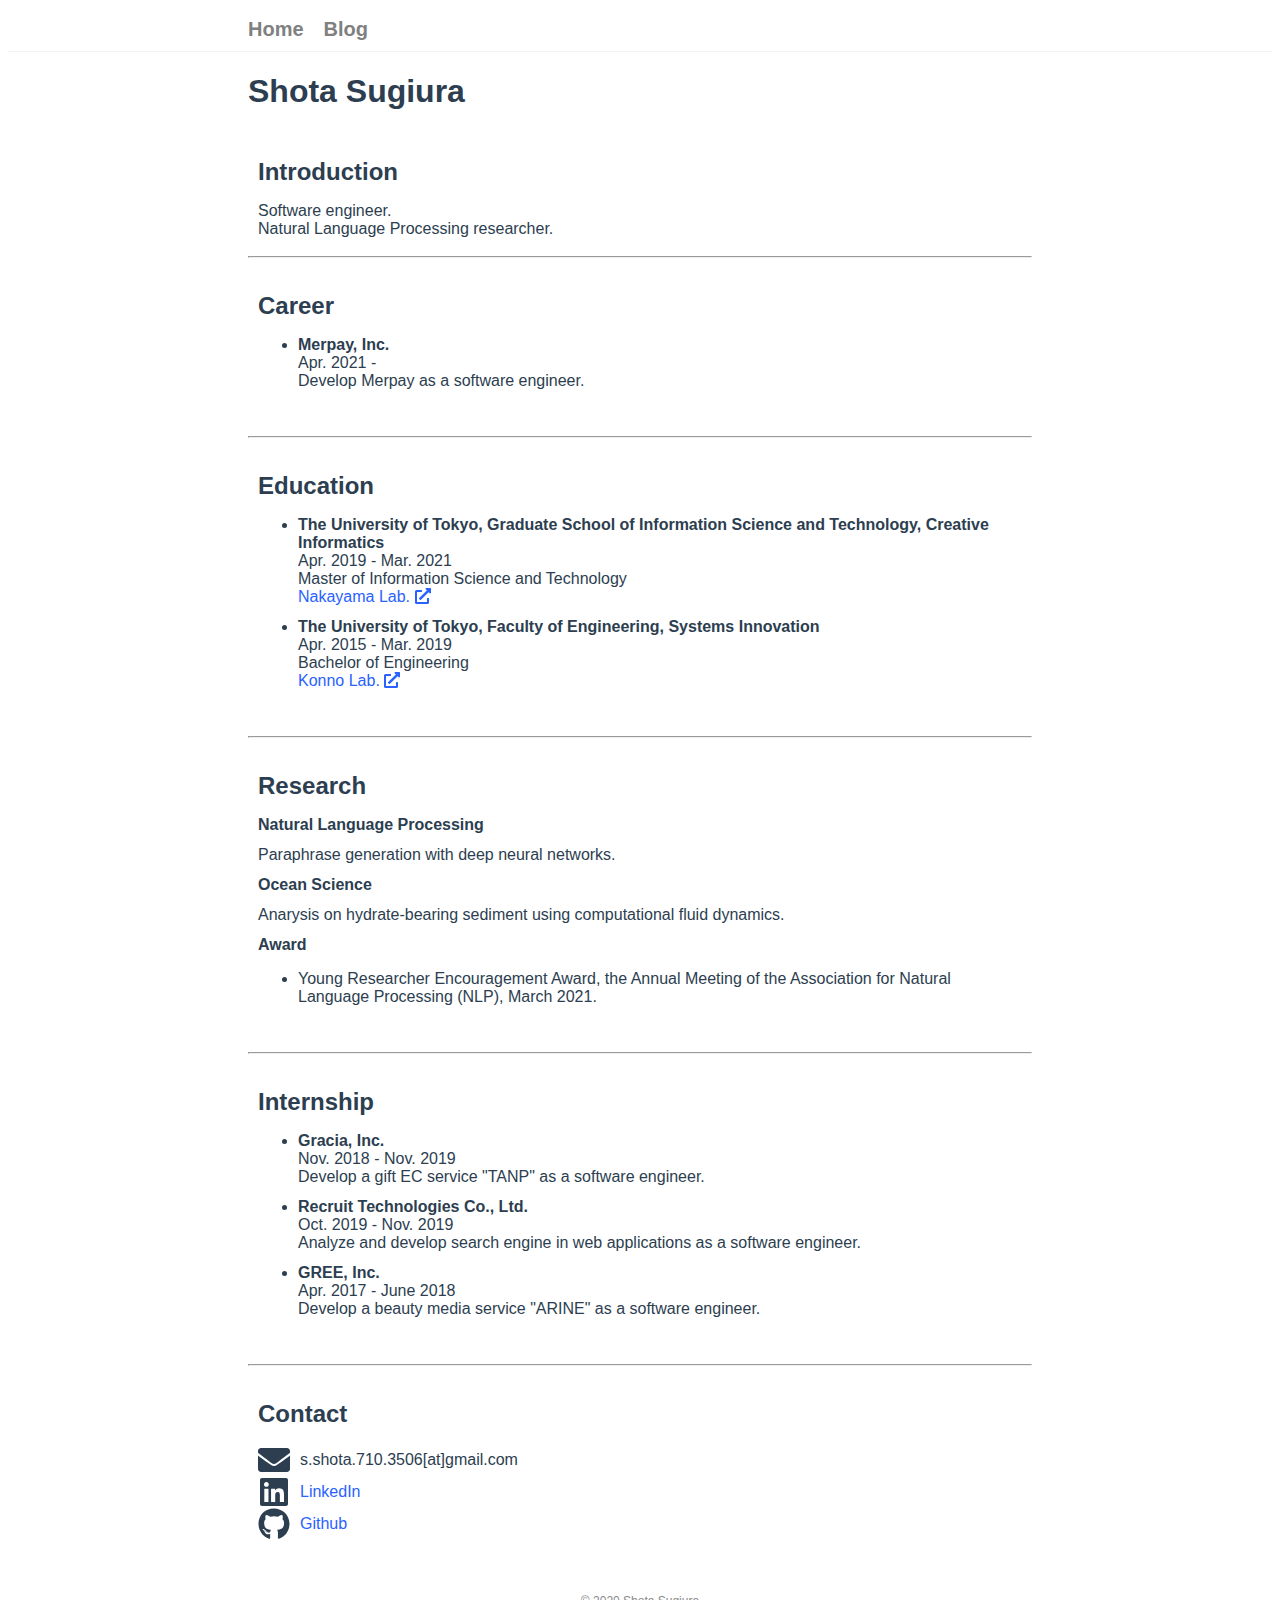
==== index.html @ 5bbf9219 "remove unused files" ====
<!DOCTYPE html><html lang="en"><head><meta charset="utf-8"><meta http-equiv="X-UA-Compatible" content="IE=edge"><meta name="viewport" content="width=device-width,initial-scale=1"><style type="text/css">svg:not(:root).svg-inline--fa {
  overflow: visible;
}

.svg-inline--fa {
  display: inline-block;
  font-size: inherit;
  height: 1em;
  overflow: visible;
  vertical-align: -0.125em;
}
.svg-inline--fa.fa-lg {
  vertical-align: -0.225em;
}
.svg-inline--fa.fa-w-1 {
  width: 0.0625em;
}
.svg-inline--fa.fa-w-2 {
  width: 0.125em;
}
.svg-inline--fa.fa-w-3 {
  width: 0.1875em;
}
.svg-inline--fa.fa-w-4 {
  width: 0.25em;
}
.svg-inline--fa.fa-w-5 {
  width: 0.3125em;
}
.svg-inline--fa.fa-w-6 {
  width: 0.375em;
}
.svg-inline--fa.fa-w-7 {
  width: 0.4375em;
}
.svg-inline--fa.fa-w-8 {
  width: 0.5em;
}
.svg-inline--fa.fa-w-9 {
  width: 0.5625em;
}
.svg-inline--fa.fa-w-10 {
  width: 0.625em;
}
.svg-inline--fa.fa-w-11 {
  width: 0.6875em;
}
.svg-inline--fa.fa-w-12 {
  width: 0.75em;
}
.svg-inline--fa.fa-w-13 {
  width: 0.8125em;
}
.svg-inline--fa.fa-w-14 {
  width: 0.875em;
}
.svg-inline--fa.fa-w-15 {
  width: 0.9375em;
}
.svg-inline--fa.fa-w-16 {
  width: 1em;
}
.svg-inline--fa.fa-w-17 {
  width: 1.0625em;
}
.svg-inline--fa.fa-w-18 {
  width: 1.125em;
}
.svg-inline--fa.fa-w-19 {
  width: 1.1875em;
}
.svg-inline--fa.fa-w-20 {
  width: 1.25em;
}
.svg-inline--fa.fa-pull-left {
  margin-right: 0.3em;
  width: auto;
}
.svg-inline--fa.fa-pull-right {
  margin-left: 0.3em;
  width: auto;
}
.svg-inline--fa.fa-border {
  height: 1.5em;
}
.svg-inline--fa.fa-li {
  width: 2em;
}
.svg-inline--fa.fa-fw {
  width: 1.25em;
}

.fa-layers svg.svg-inline--fa {
  bottom: 0;
  left: 0;
  margin: auto;
  position: absolute;
  right: 0;
  top: 0;
}

.fa-layers {
  display: inline-block;
  height: 1em;
  position: relative;
  text-align: center;
  vertical-align: -0.125em;
  width: 1em;
}
.fa-layers svg.svg-inline--fa {
  -webkit-transform-origin: center center;
          transform-origin: center center;
}

.fa-layers-counter, .fa-layers-text {
  display: inline-block;
  position: absolute;
  text-align: center;
}

.fa-layers-text {
  left: 50%;
  top: 50%;
  -webkit-transform: translate(-50%, -50%);
          transform: translate(-50%, -50%);
  -webkit-transform-origin: center center;
          transform-origin: center center;
}

.fa-layers-counter {
  background-color: #ff253a;
  border-radius: 1em;
  -webkit-box-sizing: border-box;
          box-sizing: border-box;
  color: #fff;
  height: 1.5em;
  line-height: 1;
  max-width: 5em;
  min-width: 1.5em;
  overflow: hidden;
  padding: 0.25em;
  right: 0;
  text-overflow: ellipsis;
  top: 0;
  -webkit-transform: scale(0.25);
          transform: scale(0.25);
  -webkit-transform-origin: top right;
          transform-origin: top right;
}

.fa-layers-bottom-right {
  bottom: 0;
  right: 0;
  top: auto;
  -webkit-transform: scale(0.25);
          transform: scale(0.25);
  -webkit-transform-origin: bottom right;
          transform-origin: bottom right;
}

.fa-layers-bottom-left {
  bottom: 0;
  left: 0;
  right: auto;
  top: auto;
  -webkit-transform: scale(0.25);
          transform: scale(0.25);
  -webkit-transform-origin: bottom left;
          transform-origin: bottom left;
}

.fa-layers-top-right {
  right: 0;
  top: 0;
  -webkit-transform: scale(0.25);
          transform: scale(0.25);
  -webkit-transform-origin: top right;
          transform-origin: top right;
}

.fa-layers-top-left {
  left: 0;
  right: auto;
  top: 0;
  -webkit-transform: scale(0.25);
          transform: scale(0.25);
  -webkit-transform-origin: top left;
          transform-origin: top left;
}

.fa-lg {
  font-size: 1.3333333333em;
  line-height: 0.75em;
  vertical-align: -0.0667em;
}

.fa-xs {
  font-size: 0.75em;
}

.fa-sm {
  font-size: 0.875em;
}

.fa-1x {
  font-size: 1em;
}

.fa-2x {
  font-size: 2em;
}

.fa-3x {
  font-size: 3em;
}

.fa-4x {
  font-size: 4em;
}

.fa-5x {
  font-size: 5em;
}

.fa-6x {
  font-size: 6em;
}

.fa-7x {
  font-size: 7em;
}

.fa-8x {
  font-size: 8em;
}

.fa-9x {
  font-size: 9em;
}

.fa-10x {
  font-size: 10em;
}

.fa-fw {
  text-align: center;
  width: 1.25em;
}

.fa-ul {
  list-style-type: none;
  margin-left: 2.5em;
  padding-left: 0;
}
.fa-ul > li {
  position: relative;
}

.fa-li {
  left: -2em;
  position: absolute;
  text-align: center;
  width: 2em;
  line-height: inherit;
}

.fa-border {
  border: solid 0.08em #eee;
  border-radius: 0.1em;
  padding: 0.2em 0.25em 0.15em;
}

.fa-pull-left {
  float: left;
}

.fa-pull-right {
  float: right;
}

.fa.fa-pull-left,
.fas.fa-pull-left,
.far.fa-pull-left,
.fal.fa-pull-left,
.fab.fa-pull-left {
  margin-right: 0.3em;
}
.fa.fa-pull-right,
.fas.fa-pull-right,
.far.fa-pull-right,
.fal.fa-pull-right,
.fab.fa-pull-right {
  margin-left: 0.3em;
}

.fa-spin {
  -webkit-animation: fa-spin 2s infinite linear;
          animation: fa-spin 2s infinite linear;
}

.fa-pulse {
  -webkit-animation: fa-spin 1s infinite steps(8);
          animation: fa-spin 1s infinite steps(8);
}

@-webkit-keyframes fa-spin {
  0% {
    -webkit-transform: rotate(0deg);
            transform: rotate(0deg);
  }
  100% {
    -webkit-transform: rotate(360deg);
            transform: rotate(360deg);
  }
}

@keyframes fa-spin {
  0% {
    -webkit-transform: rotate(0deg);
            transform: rotate(0deg);
  }
  100% {
    -webkit-transform: rotate(360deg);
            transform: rotate(360deg);
  }
}
.fa-rotate-90 {
  -ms-filter: "progid:DXImageTransform.Microsoft.BasicImage(rotation=1)";
  -webkit-transform: rotate(90deg);
          transform: rotate(90deg);
}

.fa-rotate-180 {
  -ms-filter: "progid:DXImageTransform.Microsoft.BasicImage(rotation=2)";
  -webkit-transform: rotate(180deg);
          transform: rotate(180deg);
}

.fa-rotate-270 {
  -ms-filter: "progid:DXImageTransform.Microsoft.BasicImage(rotation=3)";
  -webkit-transform: rotate(270deg);
          transform: rotate(270deg);
}

.fa-flip-horizontal {
  -ms-filter: "progid:DXImageTransform.Microsoft.BasicImage(rotation=0, mirror=1)";
  -webkit-transform: scale(-1, 1);
          transform: scale(-1, 1);
}

.fa-flip-vertical {
  -ms-filter: "progid:DXImageTransform.Microsoft.BasicImage(rotation=2, mirror=1)";
  -webkit-transform: scale(1, -1);
          transform: scale(1, -1);
}

.fa-flip-both, .fa-flip-horizontal.fa-flip-vertical {
  -ms-filter: "progid:DXImageTransform.Microsoft.BasicImage(rotation=2, mirror=1)";
  -webkit-transform: scale(-1, -1);
          transform: scale(-1, -1);
}

:root .fa-rotate-90,
:root .fa-rotate-180,
:root .fa-rotate-270,
:root .fa-flip-horizontal,
:root .fa-flip-vertical,
:root .fa-flip-both {
  -webkit-filter: none;
          filter: none;
}

.fa-stack {
  display: inline-block;
  height: 2em;
  position: relative;
  width: 2.5em;
}

.fa-stack-1x,
.fa-stack-2x {
  bottom: 0;
  left: 0;
  margin: auto;
  position: absolute;
  right: 0;
  top: 0;
}

.svg-inline--fa.fa-stack-1x {
  height: 1em;
  width: 1.25em;
}
.svg-inline--fa.fa-stack-2x {
  height: 2em;
  width: 2.5em;
}

.fa-inverse {
  color: #fff;
}

.sr-only {
  border: 0;
  clip: rect(0, 0, 0, 0);
  height: 1px;
  margin: -1px;
  overflow: hidden;
  padding: 0;
  position: absolute;
  width: 1px;
}

.sr-only-focusable:active, .sr-only-focusable:focus {
  clip: auto;
  height: auto;
  margin: 0;
  overflow: visible;
  position: static;
  width: auto;
}

.svg-inline--fa .fa-primary {
  fill: var(--fa-primary-color, currentColor);
  opacity: 1;
  opacity: var(--fa-primary-opacity, 1);
}

.svg-inline--fa .fa-secondary {
  fill: var(--fa-secondary-color, currentColor);
  opacity: 0.4;
  opacity: var(--fa-secondary-opacity, 0.4);
}

.svg-inline--fa.fa-swap-opacity .fa-primary {
  opacity: 0.4;
  opacity: var(--fa-secondary-opacity, 0.4);
}

.svg-inline--fa.fa-swap-opacity .fa-secondary {
  opacity: 1;
  opacity: var(--fa-primary-opacity, 1);
}

.svg-inline--fa mask .fa-primary,
.svg-inline--fa mask .fa-secondary {
  fill: black;
}

.fad.fa-inverse {
  color: #fff;
}</style><link rel="icon" href="/favicon.ico"><title>Shota Sugiura's Page</title><link href="/css/app.941b987a.css" rel="preload" as="style"><link href="/js/app.db4af1a2.js" rel="preload" as="script"><link href="/js/chunk-vendors.c8755c12.js" rel="preload" as="script"><link href="/css/app.941b987a.css" rel="stylesheet"></head><body><noscript><strong>We're sorry but biography doesn't work properly without JavaScript enabled. Please enable it to continue.</strong></noscript><div id="app"><header data-v-7833325a="" class="header"><a data-v-7833325a="" href="/" aria-current="page" class="header-link router-link-exact-active router-link-active">Home</a><a data-v-7833325a="" href="/blog" class="header-link">Blog</a></header><div id="container"><div data-v-353beb5b="" class="top"><div data-v-353beb5b="" class="name"><h1 data-v-353beb5b="">Shota Sugiura</h1></div><div data-v-36f1f4f5="" data-v-353beb5b="" class="section"><h2 data-v-36f1f4f5="" class="section-title">Introduction</h2> Software engineer.<br data-v-353beb5b="" data-v-36f1f4f5=""> Natural Language Processing researcher. </div><hr data-v-353beb5b=""><div data-v-36f1f4f5="" data-v-353beb5b="" class="section"><h2 data-v-36f1f4f5="" class="section-title">Career</h2><ul data-v-353beb5b="" data-v-36f1f4f5=""><li data-v-353beb5b="" data-v-36f1f4f5=""><b data-v-353beb5b="" data-v-36f1f4f5="">Merpay, Inc.</b><br data-v-353beb5b="" data-v-36f1f4f5=""> Apr. 2021 -<br data-v-353beb5b="" data-v-36f1f4f5=""> Develop Merpay as a software engineer. </li></ul></div><hr data-v-353beb5b=""><div data-v-36f1f4f5="" data-v-353beb5b="" class="section"><h2 data-v-36f1f4f5="" class="section-title">Education</h2><ul data-v-353beb5b="" data-v-36f1f4f5=""><li data-v-353beb5b="" data-v-36f1f4f5=""><b data-v-353beb5b="" data-v-36f1f4f5="">The University of Tokyo, Graduate School of Information Science and Technology, Creative Informatics</b><br data-v-353beb5b="" data-v-36f1f4f5=""> Apr. 2019 - Mar. 2021<br data-v-353beb5b="" data-v-36f1f4f5=""> Master of Information Science and Technology<br data-v-353beb5b="" data-v-36f1f4f5=""><a data-v-353beb5b="" data-v-36f1f4f5="" href="http://www.nlab.ci.i.u-tokyo.ac.jp/" target="_blank">Nakayama Lab. <svg data-v-353beb5b="" data-v-36f1f4f5="" aria-hidden="true" focusable="false" data-prefix="fas" data-icon="external-link-alt" role="img" xmlns="http://www.w3.org/2000/svg" viewBox="0 0 512 512" class="svg-inline--fa fa-external-link-alt fa-w-16"><path data-v-353beb5b="" data-v-36f1f4f5="" fill="currentColor" d="M432,320H400a16,16,0,0,0-16,16V448H64V128H208a16,16,0,0,0,16-16V80a16,16,0,0,0-16-16H48A48,48,0,0,0,0,112V464a48,48,0,0,0,48,48H400a48,48,0,0,0,48-48V336A16,16,0,0,0,432,320ZM488,0h-128c-21.37,0-32.05,25.91-17,41l35.73,35.73L135,320.37a24,24,0,0,0,0,34L157.67,377a24,24,0,0,0,34,0L435.28,133.32,471,169c15,15,41,4.5,41-17V24A24,24,0,0,0,488,0Z" class=""></path></svg></a></li><li data-v-353beb5b="" data-v-36f1f4f5=""><b data-v-353beb5b="" data-v-36f1f4f5="">The University of Tokyo, Faculty of Engineering, Systems Innovation</b><br data-v-353beb5b="" data-v-36f1f4f5=""> Apr. 2015 - Mar. 2019<br data-v-353beb5b="" data-v-36f1f4f5=""> Bachelor of Engineering<br data-v-353beb5b="" data-v-36f1f4f5=""><a data-v-353beb5b="" data-v-36f1f4f5="" href="https://www.deepblue.edu.k.u-tokyo.ac.jp/" target="_blank">Konno Lab. <svg data-v-353beb5b="" data-v-36f1f4f5="" aria-hidden="true" focusable="false" data-prefix="fas" data-icon="external-link-alt" role="img" xmlns="http://www.w3.org/2000/svg" viewBox="0 0 512 512" class="svg-inline--fa fa-external-link-alt fa-w-16"><path data-v-353beb5b="" data-v-36f1f4f5="" fill="currentColor" d="M432,320H400a16,16,0,0,0-16,16V448H64V128H208a16,16,0,0,0,16-16V80a16,16,0,0,0-16-16H48A48,48,0,0,0,0,112V464a48,48,0,0,0,48,48H400a48,48,0,0,0,48-48V336A16,16,0,0,0,432,320ZM488,0h-128c-21.37,0-32.05,25.91-17,41l35.73,35.73L135,320.37a24,24,0,0,0,0,34L157.67,377a24,24,0,0,0,34,0L435.28,133.32,471,169c15,15,41,4.5,41-17V24A24,24,0,0,0,488,0Z" class=""></path></svg></a></li></ul></div><hr data-v-353beb5b=""><div data-v-36f1f4f5="" data-v-353beb5b="" class="section"><h2 data-v-36f1f4f5="" class="section-title">Research</h2><div data-v-d3436fe6="" data-v-353beb5b="" class="subsection" data-v-36f1f4f5=""><h2 data-v-d3436fe6="" class="subsection-title">Natural Language Processing</h2> Paraphrase generation with deep neural networks. </div><div data-v-d3436fe6="" data-v-353beb5b="" class="subsection" data-v-36f1f4f5=""><h2 data-v-d3436fe6="" class="subsection-title">Ocean Science</h2> Anarysis on hydrate-bearing sediment using computational fluid dynamics. </div><div data-v-d3436fe6="" data-v-353beb5b="" class="subsection" data-v-36f1f4f5=""><h2 data-v-d3436fe6="" class="subsection-title">Award</h2><ul data-v-353beb5b="" data-v-d3436fe6=""><li data-v-353beb5b="" data-v-d3436fe6=""> Young Researcher Encouragement Award, the Annual Meeting of the Association for Natural Language Processing (NLP), March 2021. </li></ul></div></div><hr data-v-353beb5b=""><div data-v-36f1f4f5="" data-v-353beb5b="" class="section"><h2 data-v-36f1f4f5="" class="section-title">Internship</h2><ul data-v-353beb5b="" data-v-36f1f4f5=""><li data-v-353beb5b="" data-v-36f1f4f5=""><b data-v-353beb5b="" data-v-36f1f4f5="">Gracia, Inc.</b><br data-v-353beb5b="" data-v-36f1f4f5=""> Nov. 2018 - Nov. 2019<br data-v-353beb5b="" data-v-36f1f4f5=""> Develop a gift EC service "TANP" as a software engineer. </li><li data-v-353beb5b="" data-v-36f1f4f5=""><b data-v-353beb5b="" data-v-36f1f4f5="">Recruit Technologies Co., Ltd.</b><br data-v-353beb5b="" data-v-36f1f4f5=""> Oct. 2019 - Nov. 2019<br data-v-353beb5b="" data-v-36f1f4f5=""> Analyze and develop search engine in web applications as a software engineer. </li><li data-v-353beb5b="" data-v-36f1f4f5=""><b data-v-353beb5b="" data-v-36f1f4f5="">GREE, Inc.</b><br data-v-353beb5b="" data-v-36f1f4f5=""> Apr. 2017 - June 2018<br data-v-353beb5b="" data-v-36f1f4f5=""> Develop a beauty media service "ARINE" as a software engineer. </li></ul></div><hr data-v-353beb5b=""><div data-v-36f1f4f5="" data-v-353beb5b="" class="section"><h2 data-v-36f1f4f5="" class="section-title">Contact</h2><div data-v-353beb5b="" data-v-36f1f4f5="" class="contacts"><div data-v-353beb5b="" data-v-36f1f4f5="" class="contact"><svg data-v-353beb5b="" data-v-36f1f4f5="" aria-hidden="true" focusable="false" data-prefix="fas" data-icon="envelope" role="img" xmlns="http://www.w3.org/2000/svg" viewBox="0 0 512 512" class="contact-icon svg-inline--fa fa-envelope fa-w-16"><path data-v-353beb5b="" data-v-36f1f4f5="" fill="currentColor" d="M502.3 190.8c3.9-3.1 9.7-.2 9.7 4.7V400c0 26.5-21.5 48-48 48H48c-26.5 0-48-21.5-48-48V195.6c0-5 5.7-7.8 9.7-4.7 22.4 17.4 52.1 39.5 154.1 113.6 21.1 15.4 56.7 47.8 92.2 47.6 35.7.3 72-32.8 92.3-47.6 102-74.1 131.6-96.3 154-113.7zM256 320c23.2.4 56.6-29.2 73.4-41.4 132.7-96.3 142.8-104.7 173.4-128.7 5.8-4.5 9.2-11.5 9.2-18.9v-19c0-26.5-21.5-48-48-48H48C21.5 64 0 85.5 0 112v19c0 7.4 3.4 14.3 9.2 18.9 30.6 23.9 40.7 32.4 173.4 128.7 16.8 12.2 50.2 41.8 73.4 41.4z" class=""></path></svg><span data-v-353beb5b="" data-v-36f1f4f5="" class="contact-link">s.shota.710.3506[at]gmail.com</span></div><div data-v-353beb5b="" data-v-36f1f4f5="" class="contact"><svg data-v-353beb5b="" data-v-36f1f4f5="" aria-hidden="true" focusable="false" data-prefix="fab" data-icon="linkedin" role="img" xmlns="http://www.w3.org/2000/svg" viewBox="0 0 448 512" class="contact-icon svg-inline--fa fa-linkedin fa-w-14"><path data-v-353beb5b="" data-v-36f1f4f5="" fill="currentColor" d="M416 32H31.9C14.3 32 0 46.5 0 64.3v383.4C0 465.5 14.3 480 31.9 480H416c17.6 0 32-14.5 32-32.3V64.3c0-17.8-14.4-32.3-32-32.3zM135.4 416H69V202.2h66.5V416zm-33.2-243c-21.3 0-38.5-17.3-38.5-38.5S80.9 96 102.2 96c21.2 0 38.5 17.3 38.5 38.5 0 21.3-17.2 38.5-38.5 38.5zm282.1 243h-66.4V312c0-24.8-.5-56.7-34.5-56.7-34.6 0-39.9 27-39.9 54.9V416h-66.4V202.2h63.7v29.2h.9c8.9-16.8 30.6-34.5 62.9-34.5 67.2 0 79.7 44.3 79.7 101.9V416z" class=""></path></svg><a data-v-353beb5b="" data-v-36f1f4f5="" href="https://www.linkedin.com/in/shota-sugiura-141055199" target="_blank" class="contact-link">LinkedIn</a></div><div data-v-353beb5b="" data-v-36f1f4f5="" class="contact"><svg data-v-353beb5b="" data-v-36f1f4f5="" aria-hidden="true" focusable="false" data-prefix="fab" data-icon="github" role="img" xmlns="http://www.w3.org/2000/svg" viewBox="0 0 496 512" class="contact-icon svg-inline--fa fa-github fa-w-16"><path data-v-353beb5b="" data-v-36f1f4f5="" fill="currentColor" d="M165.9 397.4c0 2-2.3 3.6-5.2 3.6-3.3.3-5.6-1.3-5.6-3.6 0-2 2.3-3.6 5.2-3.6 3-.3 5.6 1.3 5.6 3.6zm-31.1-4.5c-.7 2 1.3 4.3 4.3 4.9 2.6 1 5.6 0 6.2-2s-1.3-4.3-4.3-5.2c-2.6-.7-5.5.3-6.2 2.3zm44.2-1.7c-2.9.7-4.9 2.6-4.6 4.9.3 2 2.9 3.3 5.9 2.6 2.9-.7 4.9-2.6 4.6-4.6-.3-1.9-3-3.2-5.9-2.9zM244.8 8C106.1 8 0 113.3 0 252c0 110.9 69.8 205.8 169.5 239.2 12.8 2.3 17.3-5.6 17.3-12.1 0-6.2-.3-40.4-.3-61.4 0 0-70 15-84.7-29.8 0 0-11.4-29.1-27.8-36.6 0 0-22.9-15.7 1.6-15.4 0 0 24.9 2 38.6 25.8 21.9 38.6 58.6 27.5 72.9 20.9 2.3-16 8.8-27.1 16-33.7-55.9-6.2-112.3-14.3-112.3-110.5 0-27.5 7.6-41.3 23.6-58.9-2.6-6.5-11.1-33.3 2.6-67.9 20.9-6.5 69 27 69 27 20-5.6 41.5-8.5 62.8-8.5s42.8 2.9 62.8 8.5c0 0 48.1-33.6 69-27 13.7 34.7 5.2 61.4 2.6 67.9 16 17.7 25.8 31.5 25.8 58.9 0 96.5-58.9 104.2-114.8 110.5 9.2 7.9 17 22.9 17 46.4 0 33.7-.3 75.4-.3 83.6 0 6.5 4.6 14.4 17.3 12.1C428.2 457.8 496 362.9 496 252 496 113.3 383.5 8 244.8 8zM97.2 352.9c-1.3 1-1 3.3.7 5.2 1.6 1.6 3.9 2.3 5.2 1 1.3-1 1-3.3-.7-5.2-1.6-1.6-3.9-2.3-5.2-1zm-10.8-8.1c-.7 1.3.3 2.9 2.3 3.9 1.6 1 3.6.7 4.3-.7.7-1.3-.3-2.9-2.3-3.9-2-.6-3.6-.3-4.3.7zm32.4 35.6c-1.6 1.3-1 4.3 1.3 6.2 2.3 2.3 5.2 2.6 6.5 1 1.3-1.3.7-4.3-1.3-6.2-2.2-2.3-5.2-2.6-6.5-1zm-11.4-14.7c-1.6 1-1.6 3.6 0 5.9 1.6 2.3 4.3 3.3 5.6 2.3 1.6-1.3 1.6-3.9 0-6.2-1.4-2.3-4-3.3-5.6-2z" class=""></path></svg><a data-v-353beb5b="" data-v-36f1f4f5="" href="https://github.com/shota3506" target="_blank" class="contact-link">Github</a></div></div></div></div></div><footer data-v-bf25f716="" class="footer"><div data-v-bf25f716="" class="copyright">© 2020 Shota Sugiura</div></footer></div><script src="/js/chunk-vendors.c8755c12.js"></script><script src="/js/app.db4af1a2.js"></script></body></html>
---- css/app.941b987a.css ----
.section[data-v-36f1f4f5]{margin:0;padding:1rem}.section-title[data-v-36f1f4f5]{margin:1.6rem 0;font-size:2.4rem}.subsection[data-v-d3436fe6]{margin:0;padding:0}.subsection-title[data-v-d3436fe6]{margin:1.2rem 0;font-size:1.6rem}.contacts .contact[data-v-353beb5b]{width:1}.contacts .contact-icon[data-v-353beb5b]{font-size:3.2rem;height:3.2rem;width:3.2rem;margin-right:1rem}.contacts .contact-icon[data-v-353beb5b]:hover{color:#2962ff}.contacts .contact-link[data-v-353beb5b]{display:inline-block;font-size:1.6rem;height:3.2rem;vertical-align:top;line-height:2}.header[data-v-7833325a]{padding:1rem 24rem;display:-webkit-box;display:-ms-flexbox;display:flex;-webkit-box-orient:horizontal;-webkit-box-direction:normal;-ms-flex-direction:row;flex-direction:row;gap:0 2rem;border-bottom:.1rem solid #f2f3f3}.header-link[data-v-7833325a]{color:grey;font-size:2rem;font-weight:700}@media screen and (max-width:1024px){.header[data-v-7833325a]{padding:1rem}}.footer[data-v-bf25f716]{padding-top:2.4rem;text-align:center}.copyright[data-v-bf25f716]{color:#8a8a8a;font-size:1.2rem}html{font-size:62.5%}a,a:active,a:hover,a:link,a:visited{text-decoration:none;color:#2962ff}li{padding-bottom:1.2rem}#app{font-family:Avenir,Helvetica,Arial,sans-serif;font-size:1.6rem;text-align:left;color:#2c3e50;-webkit-font-smoothing:antialiased;-moz-osx-font-smoothing:grayscale}#container{margin:2rem 24rem}@media screen and (max-width:1024px){#container{margin:2rem 1rem}}
---- css/app.941b987a.css ----
.section[data-v-36f1f4f5]{margin:0;padding:1rem}.section-title[data-v-36f1f4f5]{margin:1.6rem 0;font-size:2.4rem}.subsection[data-v-d3436fe6]{margin:0;padding:0}.subsection-title[data-v-d3436fe6]{margin:1.2rem 0;font-size:1.6rem}.contacts .contact[data-v-353beb5b]{width:1}.contacts .contact-icon[data-v-353beb5b]{font-size:3.2rem;height:3.2rem;width:3.2rem;margin-right:1rem}.contacts .contact-icon[data-v-353beb5b]:hover{color:#2962ff}.contacts .contact-link[data-v-353beb5b]{display:inline-block;font-size:1.6rem;height:3.2rem;vertical-align:top;line-height:2}.header[data-v-7833325a]{padding:1rem 24rem;display:-webkit-box;display:-ms-flexbox;display:flex;-webkit-box-orient:horizontal;-webkit-box-direction:normal;-ms-flex-direction:row;flex-direction:row;gap:0 2rem;border-bottom:.1rem solid #f2f3f3}.header-link[data-v-7833325a]{color:grey;font-size:2rem;font-weight:700}@media screen and (max-width:1024px){.header[data-v-7833325a]{padding:1rem}}.footer[data-v-bf25f716]{padding-top:2.4rem;text-align:center}.copyright[data-v-bf25f716]{color:#8a8a8a;font-size:1.2rem}html{font-size:62.5%}a,a:active,a:hover,a:link,a:visited{text-decoration:none;color:#2962ff}li{padding-bottom:1.2rem}#app{font-family:Avenir,Helvetica,Arial,sans-serif;font-size:1.6rem;text-align:left;color:#2c3e50;-webkit-font-smoothing:antialiased;-moz-osx-font-smoothing:grayscale}#container{margin:2rem 24rem}@media screen and (max-width:1024px){#container{margin:2rem 1rem}}
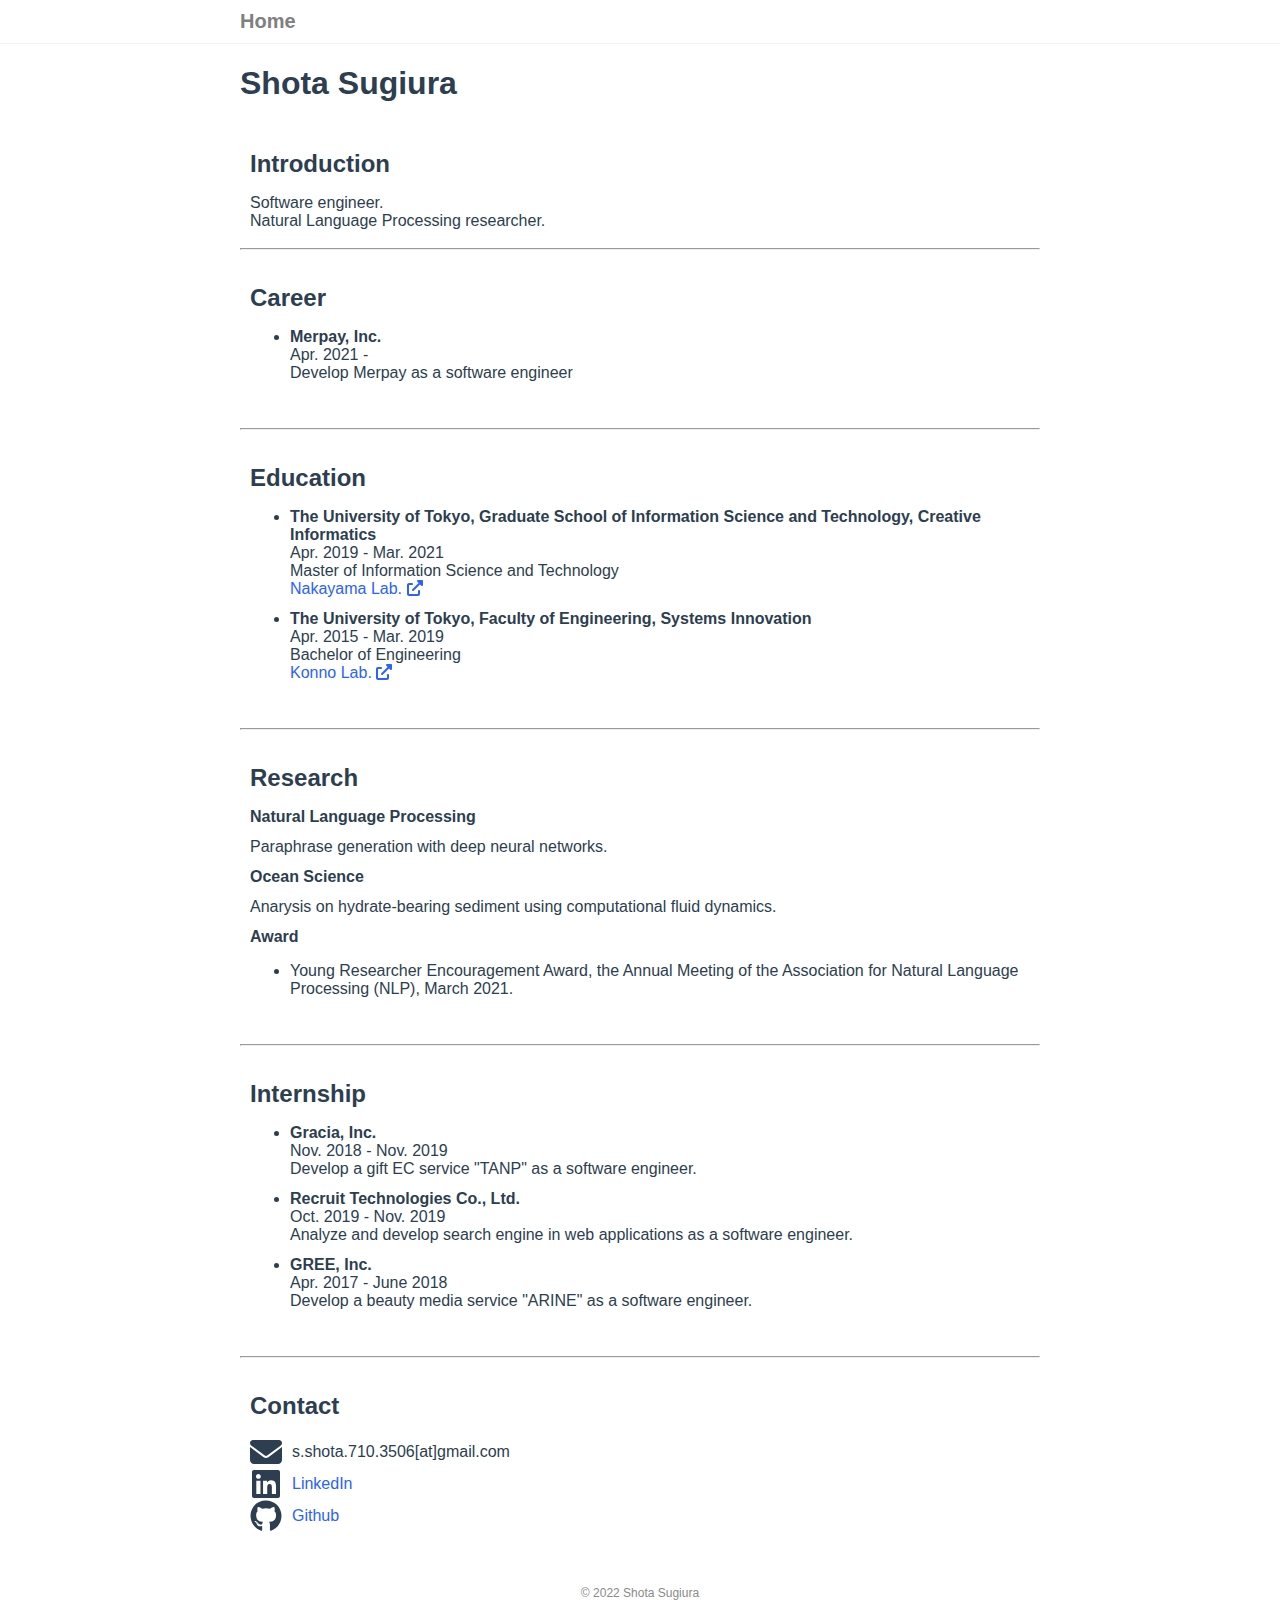
==== commit cbdfb0f1: "use react" ====
--- a/index.html
+++ b/index.html
@@ -1,452 +1 @@
-<!DOCTYPE html><html lang="en"><head><meta charset="utf-8"><meta http-equiv="X-UA-Compatible" content="IE=edge"><meta name="viewport" content="width=device-width,initial-scale=1"><style type="text/css">svg:not(:root).svg-inline--fa {
-  overflow: visible;
-}
-
-.svg-inline--fa {
-  display: inline-block;
-  font-size: inherit;
-  height: 1em;
-  overflow: visible;
-  vertical-align: -0.125em;
-}
-.svg-inline--fa.fa-lg {
-  vertical-align: -0.225em;
-}
-.svg-inline--fa.fa-w-1 {
-  width: 0.0625em;
-}
-.svg-inline--fa.fa-w-2 {
-  width: 0.125em;
-}
-.svg-inline--fa.fa-w-3 {
-  width: 0.1875em;
-}
-.svg-inline--fa.fa-w-4 {
-  width: 0.25em;
-}
-.svg-inline--fa.fa-w-5 {
-  width: 0.3125em;
-}
-.svg-inline--fa.fa-w-6 {
-  width: 0.375em;
-}
-.svg-inline--fa.fa-w-7 {
-  width: 0.4375em;
-}
-.svg-inline--fa.fa-w-8 {
-  width: 0.5em;
-}
-.svg-inline--fa.fa-w-9 {
-  width: 0.5625em;
-}
-.svg-inline--fa.fa-w-10 {
-  width: 0.625em;
-}
-.svg-inline--fa.fa-w-11 {
-  width: 0.6875em;
-}
-.svg-inline--fa.fa-w-12 {
-  width: 0.75em;
-}
-.svg-inline--fa.fa-w-13 {
-  width: 0.8125em;
-}
-.svg-inline--fa.fa-w-14 {
-  width: 0.875em;
-}
-.svg-inline--fa.fa-w-15 {
-  width: 0.9375em;
-}
-.svg-inline--fa.fa-w-16 {
-  width: 1em;
-}
-.svg-inline--fa.fa-w-17 {
-  width: 1.0625em;
-}
-.svg-inline--fa.fa-w-18 {
-  width: 1.125em;
-}
-.svg-inline--fa.fa-w-19 {
-  width: 1.1875em;
-}
-.svg-inline--fa.fa-w-20 {
-  width: 1.25em;
-}
-.svg-inline--fa.fa-pull-left {
-  margin-right: 0.3em;
-  width: auto;
-}
-.svg-inline--fa.fa-pull-right {
-  margin-left: 0.3em;
-  width: auto;
-}
-.svg-inline--fa.fa-border {
-  height: 1.5em;
-}
-.svg-inline--fa.fa-li {
-  width: 2em;
-}
-.svg-inline--fa.fa-fw {
-  width: 1.25em;
-}
-
-.fa-layers svg.svg-inline--fa {
-  bottom: 0;
-  left: 0;
-  margin: auto;
-  position: absolute;
-  right: 0;
-  top: 0;
-}
-
-.fa-layers {
-  display: inline-block;
-  height: 1em;
-  position: relative;
-  text-align: center;
-  vertical-align: -0.125em;
-  width: 1em;
-}
-.fa-layers svg.svg-inline--fa {
-  -webkit-transform-origin: center center;
-          transform-origin: center center;
-}
-
-.fa-layers-counter, .fa-layers-text {
-  display: inline-block;
-  position: absolute;
-  text-align: center;
-}
-
-.fa-layers-text {
-  left: 50%;
-  top: 50%;
-  -webkit-transform: translate(-50%, -50%);
-          transform: translate(-50%, -50%);
-  -webkit-transform-origin: center center;
-          transform-origin: center center;
-}
-
-.fa-layers-counter {
-  background-color: #ff253a;
-  border-radius: 1em;
-  -webkit-box-sizing: border-box;
-          box-sizing: border-box;
-  color: #fff;
-  height: 1.5em;
-  line-height: 1;
-  max-width: 5em;
-  min-width: 1.5em;
-  overflow: hidden;
-  padding: 0.25em;
-  right: 0;
-  text-overflow: ellipsis;
-  top: 0;
-  -webkit-transform: scale(0.25);
-          transform: scale(0.25);
-  -webkit-transform-origin: top right;
-          transform-origin: top right;
-}
-
-.fa-layers-bottom-right {
-  bottom: 0;
-  right: 0;
-  top: auto;
-  -webkit-transform: scale(0.25);
-          transform: scale(0.25);
-  -webkit-transform-origin: bottom right;
-          transform-origin: bottom right;
-}
-
-.fa-layers-bottom-left {
-  bottom: 0;
-  left: 0;
-  right: auto;
-  top: auto;
-  -webkit-transform: scale(0.25);
-          transform: scale(0.25);
-  -webkit-transform-origin: bottom left;
-          transform-origin: bottom left;
-}
-
-.fa-layers-top-right {
-  right: 0;
-  top: 0;
-  -webkit-transform: scale(0.25);
-          transform: scale(0.25);
-  -webkit-transform-origin: top right;
-          transform-origin: top right;
-}
-
-.fa-layers-top-left {
-  left: 0;
-  right: auto;
-  top: 0;
-  -webkit-transform: scale(0.25);
-          transform: scale(0.25);
-  -webkit-transform-origin: top left;
-          transform-origin: top left;
-}
-
-.fa-lg {
-  font-size: 1.3333333333em;
-  line-height: 0.75em;
-  vertical-align: -0.0667em;
-}
-
-.fa-xs {
-  font-size: 0.75em;
-}
-
-.fa-sm {
-  font-size: 0.875em;
-}
-
-.fa-1x {
-  font-size: 1em;
-}
-
-.fa-2x {
-  font-size: 2em;
-}
-
-.fa-3x {
-  font-size: 3em;
-}
-
-.fa-4x {
-  font-size: 4em;
-}
-
-.fa-5x {
-  font-size: 5em;
-}
-
-.fa-6x {
-  font-size: 6em;
-}
-
-.fa-7x {
-  font-size: 7em;
-}
-
-.fa-8x {
-  font-size: 8em;
-}
-
-.fa-9x {
-  font-size: 9em;
-}
-
-.fa-10x {
-  font-size: 10em;
-}
-
-.fa-fw {
-  text-align: center;
-  width: 1.25em;
-}
-
-.fa-ul {
-  list-style-type: none;
-  margin-left: 2.5em;
-  padding-left: 0;
-}
-.fa-ul > li {
-  position: relative;
-}
-
-.fa-li {
-  left: -2em;
-  position: absolute;
-  text-align: center;
-  width: 2em;
-  line-height: inherit;
-}
-
-.fa-border {
-  border: solid 0.08em #eee;
-  border-radius: 0.1em;
-  padding: 0.2em 0.25em 0.15em;
-}
-
-.fa-pull-left {
-  float: left;
-}
-
-.fa-pull-right {
-  float: right;
-}
-
-.fa.fa-pull-left,
-.fas.fa-pull-left,
-.far.fa-pull-left,
-.fal.fa-pull-left,
-.fab.fa-pull-left {
-  margin-right: 0.3em;
-}
-.fa.fa-pull-right,
-.fas.fa-pull-right,
-.far.fa-pull-right,
-.fal.fa-pull-right,
-.fab.fa-pull-right {
-  margin-left: 0.3em;
-}
-
-.fa-spin {
-  -webkit-animation: fa-spin 2s infinite linear;
-          animation: fa-spin 2s infinite linear;
-}
-
-.fa-pulse {
-  -webkit-animation: fa-spin 1s infinite steps(8);
-          animation: fa-spin 1s infinite steps(8);
-}
-
-@-webkit-keyframes fa-spin {
-  0% {
-    -webkit-transform: rotate(0deg);
-            transform: rotate(0deg);
-  }
-  100% {
-    -webkit-transform: rotate(360deg);
-            transform: rotate(360deg);
-  }
-}
-
-@keyframes fa-spin {
-  0% {
-    -webkit-transform: rotate(0deg);
-            transform: rotate(0deg);
-  }
-  100% {
-    -webkit-transform: rotate(360deg);
-            transform: rotate(360deg);
-  }
-}
-.fa-rotate-90 {
-  -ms-filter: "progid:DXImageTransform.Microsoft.BasicImage(rotation=1)";
-  -webkit-transform: rotate(90deg);
-          transform: rotate(90deg);
-}
-
-.fa-rotate-180 {
-  -ms-filter: "progid:DXImageTransform.Microsoft.BasicImage(rotation=2)";
-  -webkit-transform: rotate(180deg);
-          transform: rotate(180deg);
-}
-
-.fa-rotate-270 {
-  -ms-filter: "progid:DXImageTransform.Microsoft.BasicImage(rotation=3)";
-  -webkit-transform: rotate(270deg);
-          transform: rotate(270deg);
-}
-
-.fa-flip-horizontal {
-  -ms-filter: "progid:DXImageTransform.Microsoft.BasicImage(rotation=0, mirror=1)";
-  -webkit-transform: scale(-1, 1);
-          transform: scale(-1, 1);
-}
-
-.fa-flip-vertical {
-  -ms-filter: "progid:DXImageTransform.Microsoft.BasicImage(rotation=2, mirror=1)";
-  -webkit-transform: scale(1, -1);
-          transform: scale(1, -1);
-}
-
-.fa-flip-both, .fa-flip-horizontal.fa-flip-vertical {
-  -ms-filter: "progid:DXImageTransform.Microsoft.BasicImage(rotation=2, mirror=1)";
-  -webkit-transform: scale(-1, -1);
-          transform: scale(-1, -1);
-}
-
-:root .fa-rotate-90,
-:root .fa-rotate-180,
-:root .fa-rotate-270,
-:root .fa-flip-horizontal,
-:root .fa-flip-vertical,
-:root .fa-flip-both {
-  -webkit-filter: none;
-          filter: none;
-}
-
-.fa-stack {
-  display: inline-block;
-  height: 2em;
-  position: relative;
-  width: 2.5em;
-}
-
-.fa-stack-1x,
-.fa-stack-2x {
-  bottom: 0;
-  left: 0;
-  margin: auto;
-  position: absolute;
-  right: 0;
-  top: 0;
-}
-
-.svg-inline--fa.fa-stack-1x {
-  height: 1em;
-  width: 1.25em;
-}
-.svg-inline--fa.fa-stack-2x {
-  height: 2em;
-  width: 2.5em;
-}
-
-.fa-inverse {
-  color: #fff;
-}
-
-.sr-only {
-  border: 0;
-  clip: rect(0, 0, 0, 0);
-  height: 1px;
-  margin: -1px;
-  overflow: hidden;
-  padding: 0;
-  position: absolute;
-  width: 1px;
-}
-
-.sr-only-focusable:active, .sr-only-focusable:focus {
-  clip: auto;
-  height: auto;
-  margin: 0;
-  overflow: visible;
-  position: static;
-  width: auto;
-}
-
-.svg-inline--fa .fa-primary {
-  fill: var(--fa-primary-color, currentColor);
-  opacity: 1;
-  opacity: var(--fa-primary-opacity, 1);
-}
-
-.svg-inline--fa .fa-secondary {
-  fill: var(--fa-secondary-color, currentColor);
-  opacity: 0.4;
-  opacity: var(--fa-secondary-opacity, 0.4);
-}
-
-.svg-inline--fa.fa-swap-opacity .fa-primary {
-  opacity: 0.4;
-  opacity: var(--fa-secondary-opacity, 0.4);
-}
-
-.svg-inline--fa.fa-swap-opacity .fa-secondary {
-  opacity: 1;
-  opacity: var(--fa-primary-opacity, 1);
-}
-
-.svg-inline--fa mask .fa-primary,
-.svg-inline--fa mask .fa-secondary {
-  fill: black;
-}
-
-.fad.fa-inverse {
-  color: #fff;
-}</style><link rel="icon" href="/favicon.ico"><title>Shota Sugiura's Page</title><link href="/css/app.941b987a.css" rel="preload" as="style"><link href="/js/app.db4af1a2.js" rel="preload" as="script"><link href="/js/chunk-vendors.c8755c12.js" rel="preload" as="script"><link href="/css/app.941b987a.css" rel="stylesheet"></head><body><noscript><strong>We're sorry but biography doesn't work properly without JavaScript enabled. Please enable it to continue.</strong></noscript><div id="app"><header data-v-7833325a="" class="header"><a data-v-7833325a="" href="/" aria-current="page" class="header-link router-link-exact-active router-link-active">Home</a><a data-v-7833325a="" href="/blog" class="header-link">Blog</a></header><div id="container"><div data-v-353beb5b="" class="top"><div data-v-353beb5b="" class="name"><h1 data-v-353beb5b="">Shota Sugiura</h1></div><div data-v-36f1f4f5="" data-v-353beb5b="" class="section"><h2 data-v-36f1f4f5="" class="section-title">Introduction</h2> Software engineer.<br data-v-353beb5b="" data-v-36f1f4f5=""> Natural Language Processing researcher. </div><hr data-v-353beb5b=""><div data-v-36f1f4f5="" data-v-353beb5b="" class="section"><h2 data-v-36f1f4f5="" class="section-title">Career</h2><ul data-v-353beb5b="" data-v-36f1f4f5=""><li data-v-353beb5b="" data-v-36f1f4f5=""><b data-v-353beb5b="" data-v-36f1f4f5="">Merpay, Inc.</b><br data-v-353beb5b="" data-v-36f1f4f5=""> Apr. 2021 -<br data-v-353beb5b="" data-v-36f1f4f5=""> Develop Merpay as a software engineer. </li></ul></div><hr data-v-353beb5b=""><div data-v-36f1f4f5="" data-v-353beb5b="" class="section"><h2 data-v-36f1f4f5="" class="section-title">Education</h2><ul data-v-353beb5b="" data-v-36f1f4f5=""><li data-v-353beb5b="" data-v-36f1f4f5=""><b data-v-353beb5b="" data-v-36f1f4f5="">The University of Tokyo, Graduate School of Information Science and Technology, Creative Informatics</b><br data-v-353beb5b="" data-v-36f1f4f5=""> Apr. 2019 - Mar. 2021<br data-v-353beb5b="" data-v-36f1f4f5=""> Master of Information Science and Technology<br data-v-353beb5b="" data-v-36f1f4f5=""><a data-v-353beb5b="" data-v-36f1f4f5="" href="http://www.nlab.ci.i.u-tokyo.ac.jp/" target="_blank">Nakayama Lab. <svg data-v-353beb5b="" data-v-36f1f4f5="" aria-hidden="true" focusable="false" data-prefix="fas" data-icon="external-link-alt" role="img" xmlns="http://www.w3.org/2000/svg" viewBox="0 0 512 512" class="svg-inline--fa fa-external-link-alt fa-w-16"><path data-v-353beb5b="" data-v-36f1f4f5="" fill="currentColor" d="M432,320H400a16,16,0,0,0-16,16V448H64V128H208a16,16,0,0,0,16-16V80a16,16,0,0,0-16-16H48A48,48,0,0,0,0,112V464a48,48,0,0,0,48,48H400a48,48,0,0,0,48-48V336A16,16,0,0,0,432,320ZM488,0h-128c-21.37,0-32.05,25.91-17,41l35.73,35.73L135,320.37a24,24,0,0,0,0,34L157.67,377a24,24,0,0,0,34,0L435.28,133.32,471,169c15,15,41,4.5,41-17V24A24,24,0,0,0,488,0Z" class=""></path></svg></a></li><li data-v-353beb5b="" data-v-36f1f4f5=""><b data-v-353beb5b="" data-v-36f1f4f5="">The University of Tokyo, Faculty of Engineering, Systems Innovation</b><br data-v-353beb5b="" data-v-36f1f4f5=""> Apr. 2015 - Mar. 2019<br data-v-353beb5b="" data-v-36f1f4f5=""> Bachelor of Engineering<br data-v-353beb5b="" data-v-36f1f4f5=""><a data-v-353beb5b="" data-v-36f1f4f5="" href="https://www.deepblue.edu.k.u-tokyo.ac.jp/" target="_blank">Konno Lab. <svg data-v-353beb5b="" data-v-36f1f4f5="" aria-hidden="true" focusable="false" data-prefix="fas" data-icon="external-link-alt" role="img" xmlns="http://www.w3.org/2000/svg" viewBox="0 0 512 512" class="svg-inline--fa fa-external-link-alt fa-w-16"><path data-v-353beb5b="" data-v-36f1f4f5="" fill="currentColor" d="M432,320H400a16,16,0,0,0-16,16V448H64V128H208a16,16,0,0,0,16-16V80a16,16,0,0,0-16-16H48A48,48,0,0,0,0,112V464a48,48,0,0,0,48,48H400a48,48,0,0,0,48-48V336A16,16,0,0,0,432,320ZM488,0h-128c-21.37,0-32.05,25.91-17,41l35.73,35.73L135,320.37a24,24,0,0,0,0,34L157.67,377a24,24,0,0,0,34,0L435.28,133.32,471,169c15,15,41,4.5,41-17V24A24,24,0,0,0,488,0Z" class=""></path></svg></a></li></ul></div><hr data-v-353beb5b=""><div data-v-36f1f4f5="" data-v-353beb5b="" class="section"><h2 data-v-36f1f4f5="" class="section-title">Research</h2><div data-v-d3436fe6="" data-v-353beb5b="" class="subsection" data-v-36f1f4f5=""><h2 data-v-d3436fe6="" class="subsection-title">Natural Language Processing</h2> Paraphrase generation with deep neural networks. </div><div data-v-d3436fe6="" data-v-353beb5b="" class="subsection" data-v-36f1f4f5=""><h2 data-v-d3436fe6="" class="subsection-title">Ocean Science</h2> Anarysis on hydrate-bearing sediment using computational fluid dynamics. </div><div data-v-d3436fe6="" data-v-353beb5b="" class="subsection" data-v-36f1f4f5=""><h2 data-v-d3436fe6="" class="subsection-title">Award</h2><ul data-v-353beb5b="" data-v-d3436fe6=""><li data-v-353beb5b="" data-v-d3436fe6=""> Young Researcher Encouragement Award, the Annual Meeting of the Association for Natural Language Processing (NLP), March 2021. </li></ul></div></div><hr data-v-353beb5b=""><div data-v-36f1f4f5="" data-v-353beb5b="" class="section"><h2 data-v-36f1f4f5="" class="section-title">Internship</h2><ul data-v-353beb5b="" data-v-36f1f4f5=""><li data-v-353beb5b="" data-v-36f1f4f5=""><b data-v-353beb5b="" data-v-36f1f4f5="">Gracia, Inc.</b><br data-v-353beb5b="" data-v-36f1f4f5=""> Nov. 2018 - Nov. 2019<br data-v-353beb5b="" data-v-36f1f4f5=""> Develop a gift EC service "TANP" as a software engineer. </li><li data-v-353beb5b="" data-v-36f1f4f5=""><b data-v-353beb5b="" data-v-36f1f4f5="">Recruit Technologies Co., Ltd.</b><br data-v-353beb5b="" data-v-36f1f4f5=""> Oct. 2019 - Nov. 2019<br data-v-353beb5b="" data-v-36f1f4f5=""> Analyze and develop search engine in web applications as a software engineer. </li><li data-v-353beb5b="" data-v-36f1f4f5=""><b data-v-353beb5b="" data-v-36f1f4f5="">GREE, Inc.</b><br data-v-353beb5b="" data-v-36f1f4f5=""> Apr. 2017 - June 2018<br data-v-353beb5b="" data-v-36f1f4f5=""> Develop a beauty media service "ARINE" as a software engineer. </li></ul></div><hr data-v-353beb5b=""><div data-v-36f1f4f5="" data-v-353beb5b="" class="section"><h2 data-v-36f1f4f5="" class="section-title">Contact</h2><div data-v-353beb5b="" data-v-36f1f4f5="" class="contacts"><div data-v-353beb5b="" data-v-36f1f4f5="" class="contact"><svg data-v-353beb5b="" data-v-36f1f4f5="" aria-hidden="true" focusable="false" data-prefix="fas" data-icon="envelope" role="img" xmlns="http://www.w3.org/2000/svg" viewBox="0 0 512 512" class="contact-icon svg-inline--fa fa-envelope fa-w-16"><path data-v-353beb5b="" data-v-36f1f4f5="" fill="currentColor" d="M502.3 190.8c3.9-3.1 9.7-.2 9.7 4.7V400c0 26.5-21.5 48-48 48H48c-26.5 0-48-21.5-48-48V195.6c0-5 5.7-7.8 9.7-4.7 22.4 17.4 52.1 39.5 154.1 113.6 21.1 15.4 56.7 47.8 92.2 47.6 35.7.3 72-32.8 92.3-47.6 102-74.1 131.6-96.3 154-113.7zM256 320c23.2.4 56.6-29.2 73.4-41.4 132.7-96.3 142.8-104.7 173.4-128.7 5.8-4.5 9.2-11.5 9.2-18.9v-19c0-26.5-21.5-48-48-48H48C21.5 64 0 85.5 0 112v19c0 7.4 3.4 14.3 9.2 18.9 30.6 23.9 40.7 32.4 173.4 128.7 16.8 12.2 50.2 41.8 73.4 41.4z" class=""></path></svg><span data-v-353beb5b="" data-v-36f1f4f5="" class="contact-link">s.shota.710.3506[at]gmail.com</span></div><div data-v-353beb5b="" data-v-36f1f4f5="" class="contact"><svg data-v-353beb5b="" data-v-36f1f4f5="" aria-hidden="true" focusable="false" data-prefix="fab" data-icon="linkedin" role="img" xmlns="http://www.w3.org/2000/svg" viewBox="0 0 448 512" class="contact-icon svg-inline--fa fa-linkedin fa-w-14"><path data-v-353beb5b="" data-v-36f1f4f5="" fill="currentColor" d="M416 32H31.9C14.3 32 0 46.5 0 64.3v383.4C0 465.5 14.3 480 31.9 480H416c17.6 0 32-14.5 32-32.3V64.3c0-17.8-14.4-32.3-32-32.3zM135.4 416H69V202.2h66.5V416zm-33.2-243c-21.3 0-38.5-17.3-38.5-38.5S80.9 96 102.2 96c21.2 0 38.5 17.3 38.5 38.5 0 21.3-17.2 38.5-38.5 38.5zm282.1 243h-66.4V312c0-24.8-.5-56.7-34.5-56.7-34.6 0-39.9 27-39.9 54.9V416h-66.4V202.2h63.7v29.2h.9c8.9-16.8 30.6-34.5 62.9-34.5 67.2 0 79.7 44.3 79.7 101.9V416z" class=""></path></svg><a data-v-353beb5b="" data-v-36f1f4f5="" href="https://www.linkedin.com/in/shota-sugiura-141055199" target="_blank" class="contact-link">LinkedIn</a></div><div data-v-353beb5b="" data-v-36f1f4f5="" class="contact"><svg data-v-353beb5b="" data-v-36f1f4f5="" aria-hidden="true" focusable="false" data-prefix="fab" data-icon="github" role="img" xmlns="http://www.w3.org/2000/svg" viewBox="0 0 496 512" class="contact-icon svg-inline--fa fa-github fa-w-16"><path data-v-353beb5b="" data-v-36f1f4f5="" fill="currentColor" d="M165.9 397.4c0 2-2.3 3.6-5.2 3.6-3.3.3-5.6-1.3-5.6-3.6 0-2 2.3-3.6 5.2-3.6 3-.3 5.6 1.3 5.6 3.6zm-31.1-4.5c-.7 2 1.3 4.3 4.3 4.9 2.6 1 5.6 0 6.2-2s-1.3-4.3-4.3-5.2c-2.6-.7-5.5.3-6.2 2.3zm44.2-1.7c-2.9.7-4.9 2.6-4.6 4.9.3 2 2.9 3.3 5.9 2.6 2.9-.7 4.9-2.6 4.6-4.6-.3-1.9-3-3.2-5.9-2.9zM244.8 8C106.1 8 0 113.3 0 252c0 110.9 69.8 205.8 169.5 239.2 12.8 2.3 17.3-5.6 17.3-12.1 0-6.2-.3-40.4-.3-61.4 0 0-70 15-84.7-29.8 0 0-11.4-29.1-27.8-36.6 0 0-22.9-15.7 1.6-15.4 0 0 24.9 2 38.6 25.8 21.9 38.6 58.6 27.5 72.9 20.9 2.3-16 8.8-27.1 16-33.7-55.9-6.2-112.3-14.3-112.3-110.5 0-27.5 7.6-41.3 23.6-58.9-2.6-6.5-11.1-33.3 2.6-67.9 20.9-6.5 69 27 69 27 20-5.6 41.5-8.5 62.8-8.5s42.8 2.9 62.8 8.5c0 0 48.1-33.6 69-27 13.7 34.7 5.2 61.4 2.6 67.9 16 17.7 25.8 31.5 25.8 58.9 0 96.5-58.9 104.2-114.8 110.5 9.2 7.9 17 22.9 17 46.4 0 33.7-.3 75.4-.3 83.6 0 6.5 4.6 14.4 17.3 12.1C428.2 457.8 496 362.9 496 252 496 113.3 383.5 8 244.8 8zM97.2 352.9c-1.3 1-1 3.3.7 5.2 1.6 1.6 3.9 2.3 5.2 1 1.3-1 1-3.3-.7-5.2-1.6-1.6-3.9-2.3-5.2-1zm-10.8-8.1c-.7 1.3.3 2.9 2.3 3.9 1.6 1 3.6.7 4.3-.7.7-1.3-.3-2.9-2.3-3.9-2-.6-3.6-.3-4.3.7zm32.4 35.6c-1.6 1.3-1 4.3 1.3 6.2 2.3 2.3 5.2 2.6 6.5 1 1.3-1.3.7-4.3-1.3-6.2-2.2-2.3-5.2-2.6-6.5-1zm-11.4-14.7c-1.6 1-1.6 3.6 0 5.9 1.6 2.3 4.3 3.3 5.6 2.3 1.6-1.3 1.6-3.9 0-6.2-1.4-2.3-4-3.3-5.6-2z" class=""></path></svg><a data-v-353beb5b="" data-v-36f1f4f5="" href="https://github.com/shota3506" target="_blank" class="contact-link">Github</a></div></div></div></div></div><footer data-v-bf25f716="" class="footer"><div data-v-bf25f716="" class="copyright">© 2020 Shota Sugiura</div></footer></div><script src="/js/chunk-vendors.c8755c12.js"></script><script src="/js/app.db4af1a2.js"></script></body></html>+<!doctype html><html lang="en"><head><meta charset="utf-8"/><link rel="icon" href="/favicon.ico"/><meta name="viewport" content="width=device-width,initial-scale=1"/><meta name="theme-color" content="#000000"/><meta name="description" content="Web site created using create-react-app"/><link rel="apple-touch-icon" href="/logo192.png"/><link rel="manifest" href="/manifest.json"/><title>Shota Sugiura's Page</title><script defer="defer" src="/static/js/main.e78a4a1f.js"></script><link href="/static/css/main.920a2bc9.css" rel="stylesheet"></head><body><noscript>You need to enable JavaScript to run this app.</noscript><div id="root"></div></body></html>--- a/static/css/main.920a2bc9.css
+++ b/static/css/main.920a2bc9.css
@@ -0,0 +1,2 @@
+body{-webkit-font-smoothing:antialiased;-moz-osx-font-smoothing:grayscale;font-family:-apple-system,BlinkMacSystemFont,Segoe UI,Roboto,Oxygen,Ubuntu,Cantarell,Fira Sans,Droid Sans,Helvetica Neue,sans-serif;margin:0}code{font-family:source-code-pro,Menlo,Monaco,Consolas,Courier New,monospace}html{font-size:62.5%}a,a:active,a:hover,a:link,a:visited{color:#2962ff;text-decoration:none}li{padding-bottom:1.2rem}.app{-webkit-font-smoothing:antialiased;-moz-osx-font-smoothing:grayscale;color:#2c3e50;font-family:Avenir,Helvetica,Arial,sans-serif;font-size:1.6rem;text-align:left}.container{margin:2rem 24rem}@media screen and (max-width:1024px){.container{margin:2rem 1rem}}.header{border-bottom:.1rem solid #f2f3f3;display:flex;flex-direction:row;gap:0 2rem;padding:1rem 24rem}.header-link{color:gray;font-size:2rem;font-weight:700}@media screen and (max-width:1024px){.header{padding:1rem}}.footer{padding-top:2.4rem;text-align:center}.copyright{color:#8a8a8a;font-size:1.2rem}.base-section{margin:0;padding:1rem}.base-section-title{font-size:2.4rem;margin:1.6rem 0}.base-subsection{margin:0;padding:0}.base-subsection-title{font-size:1.6rem;margin:1.2rem 0}.contact-section{width:1}.contact-section-icon{font-size:3.2rem;height:3.2rem;margin-right:1rem;width:3.2rem;&:hover{color:#2962ff}}.contact-section-link{display:inline-block;font-size:1.6rem;height:3.2rem;line-height:2;vertical-align:top}
+/*# sourceMappingURL=main.920a2bc9.css.map*/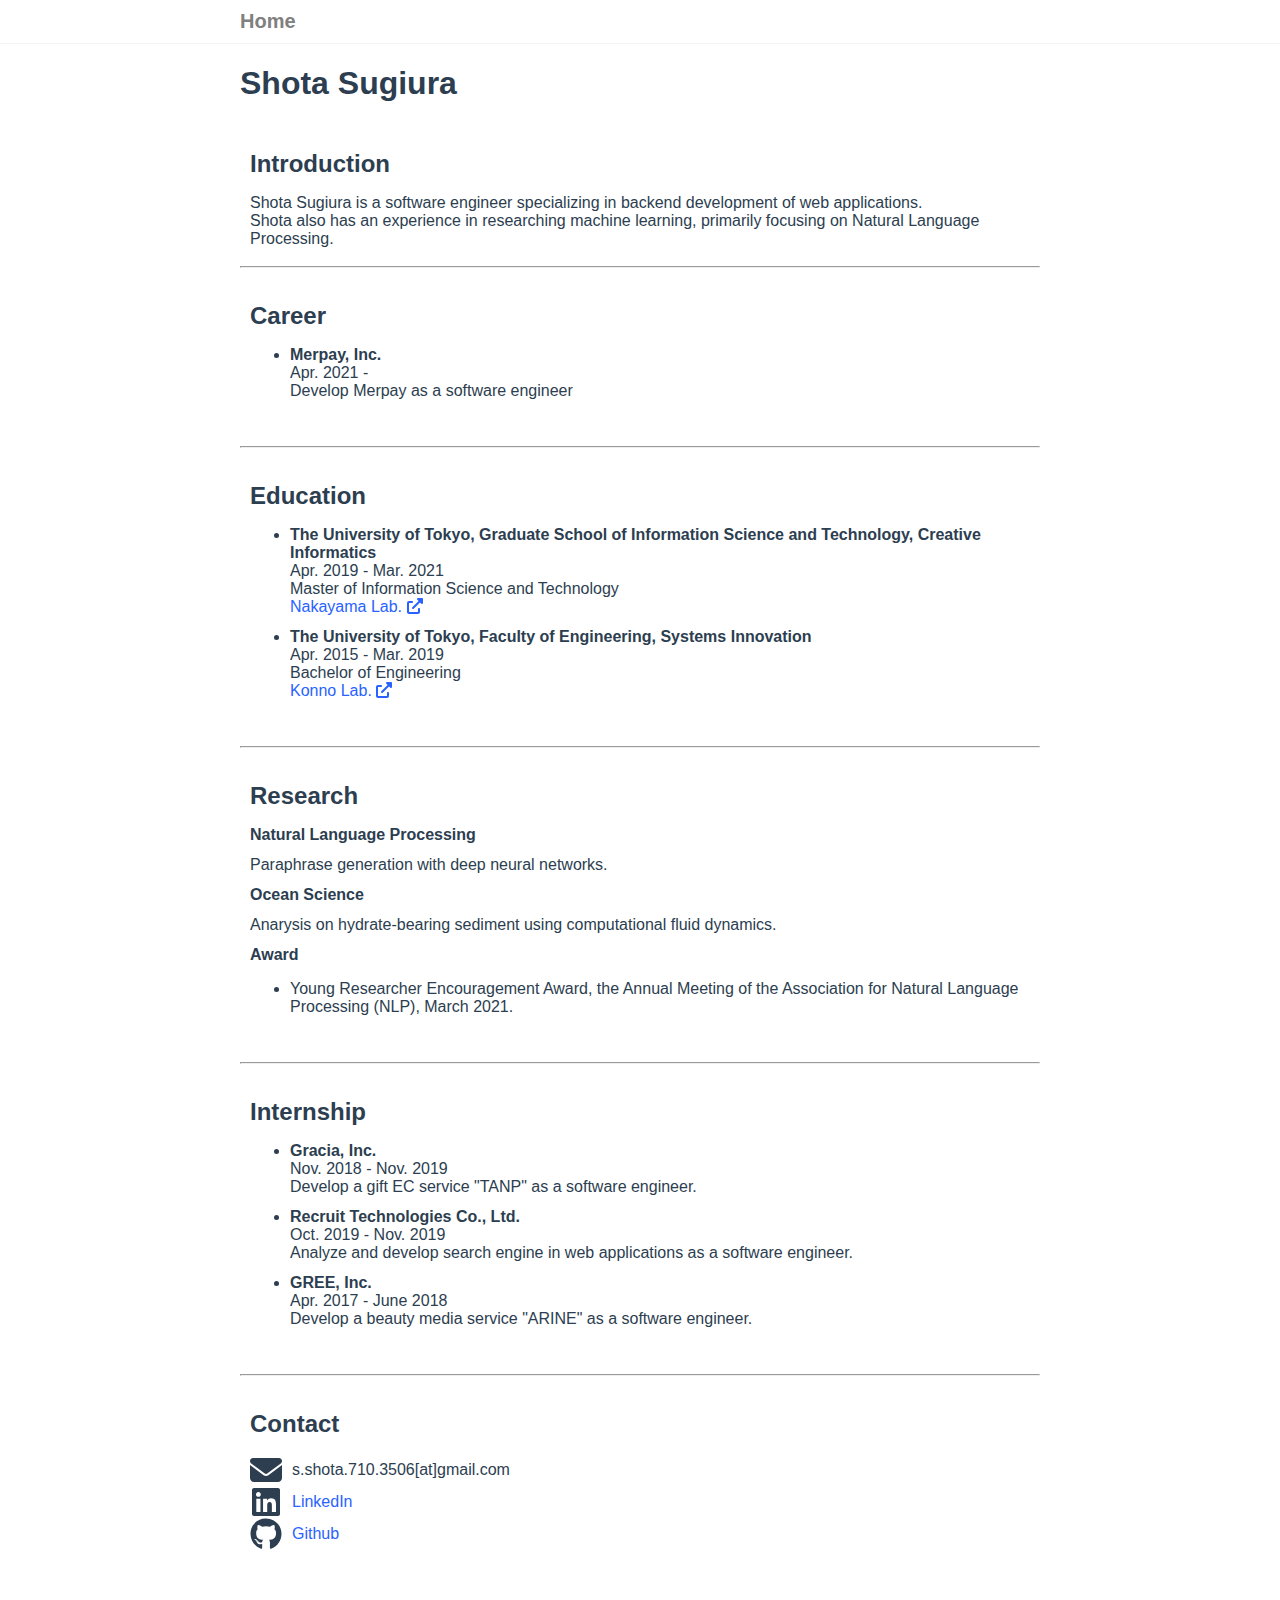
==== commit 29e54ad4: "update introduction" ====
--- a/index.html
+++ b/index.html
@@ -1 +1 @@
-<!doctype html><html lang="en"><head><meta charset="utf-8"/><link rel="icon" href="/favicon.ico"/><meta name="viewport" content="width=device-width,initial-scale=1"/><meta name="theme-color" content="#000000"/><meta name="description" content="Web site created using create-react-app"/><link rel="apple-touch-icon" href="/logo192.png"/><link rel="manifest" href="/manifest.json"/><title>Shota Sugiura's Page</title><script defer="defer" src="/static/js/main.e78a4a1f.js"></script><link href="/static/css/main.920a2bc9.css" rel="stylesheet"></head><body><noscript>You need to enable JavaScript to run this app.</noscript><div id="root"></div></body></html>+<!doctype html><html lang="en"><head><meta charset="utf-8"/><link rel="icon" href="/favicon.ico"/><meta name="viewport" content="width=device-width,initial-scale=1"/><meta name="theme-color" content="#000000"/><meta name="description" content="Web site created using create-react-app"/><link rel="apple-touch-icon" href="/logo192.png"/><link rel="manifest" href="/manifest.json"/><title>Shota Sugiura's Page</title><script defer="defer" src="/static/js/main.b09740b0.js"></script><link href="/static/css/main.920a2bc9.css" rel="stylesheet"></head><body><noscript>You need to enable JavaScript to run this app.</noscript><div id="root"></div></body></html>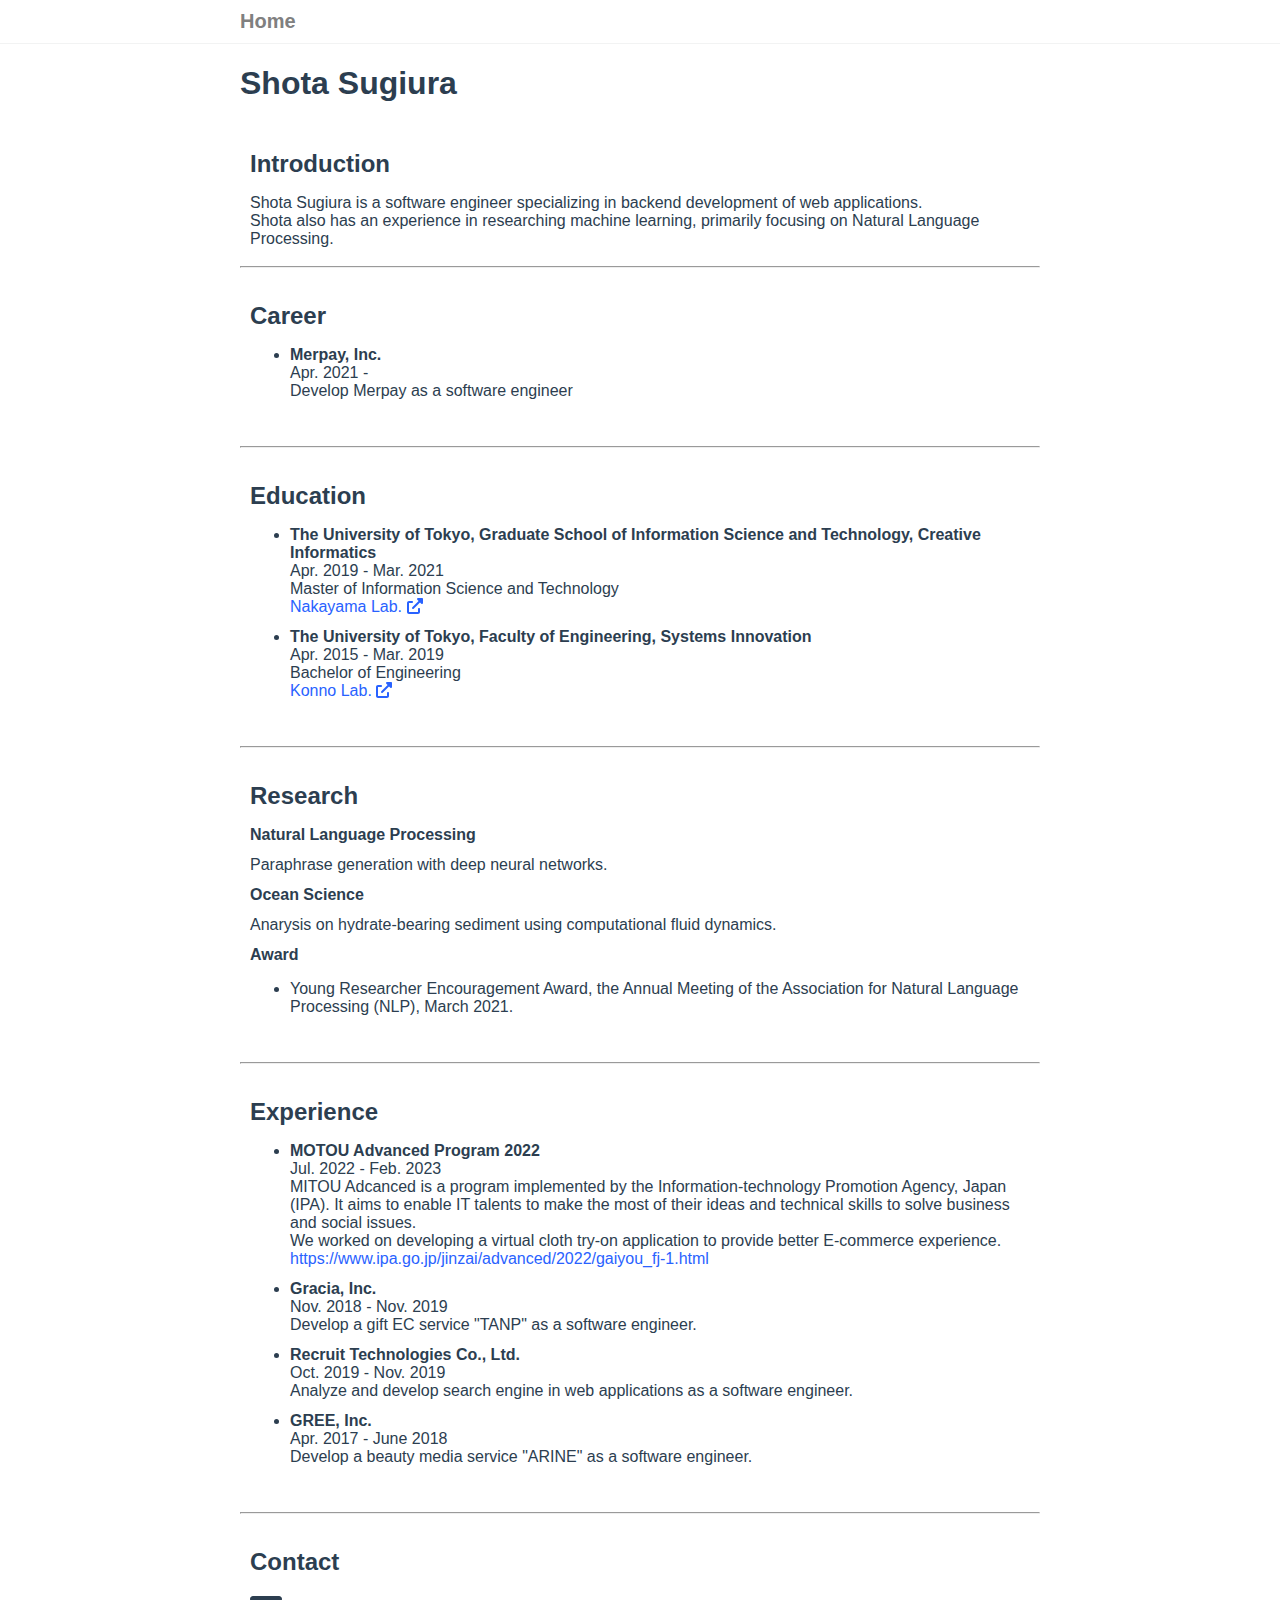
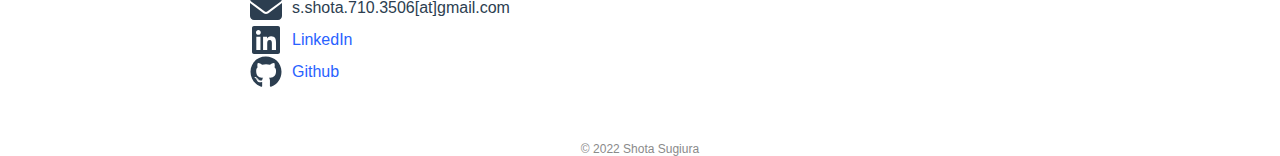
==== commit 957b16bf: "add mitou advanced 2023" ====
--- a/index.html
+++ b/index.html
@@ -1 +1 @@
-<!doctype html><html lang="en"><head><meta charset="utf-8"/><link rel="icon" href="/favicon.ico"/><meta name="viewport" content="width=device-width,initial-scale=1"/><meta name="theme-color" content="#000000"/><meta name="description" content="Web site created using create-react-app"/><link rel="apple-touch-icon" href="/logo192.png"/><link rel="manifest" href="/manifest.json"/><title>Shota Sugiura's Page</title><script defer="defer" src="/static/js/main.b09740b0.js"></script><link href="/static/css/main.920a2bc9.css" rel="stylesheet"></head><body><noscript>You need to enable JavaScript to run this app.</noscript><div id="root"></div></body></html>+<!doctype html><html lang="en"><head><meta charset="utf-8"/><link rel="icon" href="/favicon.ico"/><meta name="viewport" content="width=device-width,initial-scale=1"/><meta name="theme-color" content="#000000"/><meta name="description" content="Web site created using create-react-app"/><link rel="manifest" href="/manifest.json"/><title>Shota Sugiura's Page</title><script defer="defer" src="/static/js/main.7bcc566d.js"></script><link href="/static/css/main.920a2bc9.css" rel="stylesheet"></head><body><noscript>You need to enable JavaScript to run this app.</noscript><div id="root"></div></body></html>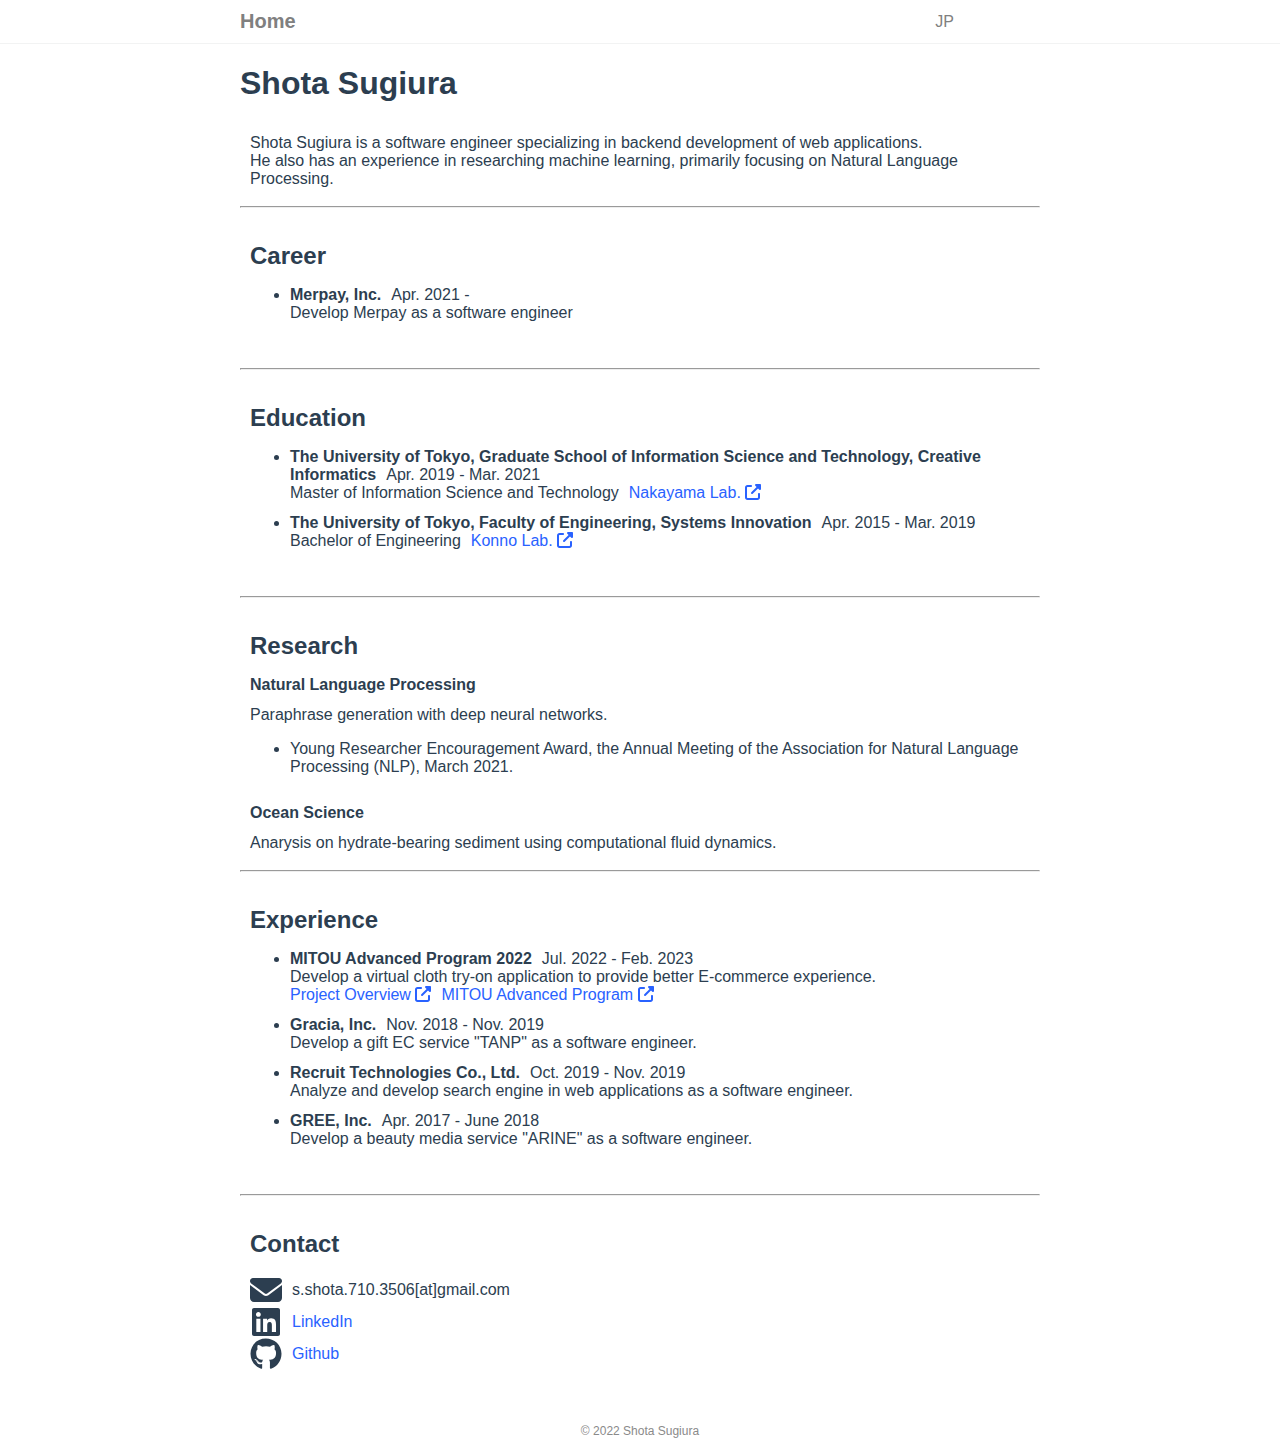
==== commit 88135a97: "i18n" ====
--- a/index.html
+++ b/index.html
@@ -1 +1 @@
-<!doctype html><html lang="en"><head><meta charset="utf-8"/><link rel="icon" href="/favicon.ico"/><meta name="viewport" content="width=device-width,initial-scale=1"/><meta name="theme-color" content="#000000"/><meta name="description" content="Web site created using create-react-app"/><link rel="manifest" href="/manifest.json"/><title>Shota Sugiura's Page</title><script defer="defer" src="/static/js/main.7bcc566d.js"></script><link href="/static/css/main.920a2bc9.css" rel="stylesheet"></head><body><noscript>You need to enable JavaScript to run this app.</noscript><div id="root"></div></body></html>+<!doctype html><html lang="en"><head><meta charset="utf-8"/><link rel="icon" href="/favicon.ico"/><meta name="viewport" content="width=device-width,initial-scale=1"/><meta name="theme-color" content="#000000"/><meta name="description" content="Web site created using create-react-app"/><link rel="manifest" href="/manifest.json"/><title>Shota Sugiura's Page</title><script defer="defer" src="/static/js/main.e1c6e8a8.js"></script><link href="/static/css/main.c364d58c.css" rel="stylesheet"></head><body><noscript>You need to enable JavaScript to run this app.</noscript><div id="root"></div></body></html>--- a/static/css/main.c364d58c.css
+++ b/static/css/main.c364d58c.css
@@ -0,0 +1,2 @@
+body{-webkit-font-smoothing:antialiased;-moz-osx-font-smoothing:grayscale;font-family:-apple-system,BlinkMacSystemFont,Segoe UI,Roboto,Oxygen,Ubuntu,Cantarell,Fira Sans,Droid Sans,Helvetica Neue,sans-serif;margin:0}code{font-family:source-code-pro,Menlo,Monaco,Consolas,Courier New,monospace}html{font-size:62.5%}a,a:active,a:hover,a:link,a:visited{color:#2962ff;text-decoration:none}li{padding-bottom:1.2rem}.app{-webkit-font-smoothing:antialiased;-moz-osx-font-smoothing:grayscale;color:#2c3e50;font-family:Avenir,Helvetica,Arial,sans-serif;font-size:1.6rem;text-align:left}.container{margin:2rem 24rem}@media screen and (max-width:1024px){.container{margin:2rem 1rem}}.header{align-items:center;border-bottom:.1rem solid #f2f3f3;display:flex;flex-direction:row;gap:0 2rem;justify-content:space-between;padding:1rem 24rem}.header-link{color:gray;font-size:2rem;font-weight:700}.header-language-button{background-color:initial;border:none;color:gray;cursor:pointer;display:inline-block;font-size:1.6rem;margin-right:8rem}@media screen and (max-width:1024px){.header{padding:1rem}.header-language-button{margin-right:0}}.footer{padding-top:2.4rem;text-align:center}.copyright{color:#8a8a8a;font-size:1.2rem}.base-section{margin:0;padding:1rem}.base-section-title{font-size:2.4rem;margin:1.6rem 0}.base-subsection{margin:0;padding:0}.base-subsection-title{font-size:1.6rem;margin:1.2rem 0}.contact-section{width:1}.contact-section-icon{font-size:3.2rem;height:3.2rem;margin-right:1rem;width:3.2rem;&:hover{color:#2962ff}}.contact-section-link{display:inline-block;font-size:1.6rem;height:3.2rem;line-height:2;vertical-align:top}
+/*# sourceMappingURL=main.c364d58c.css.map*/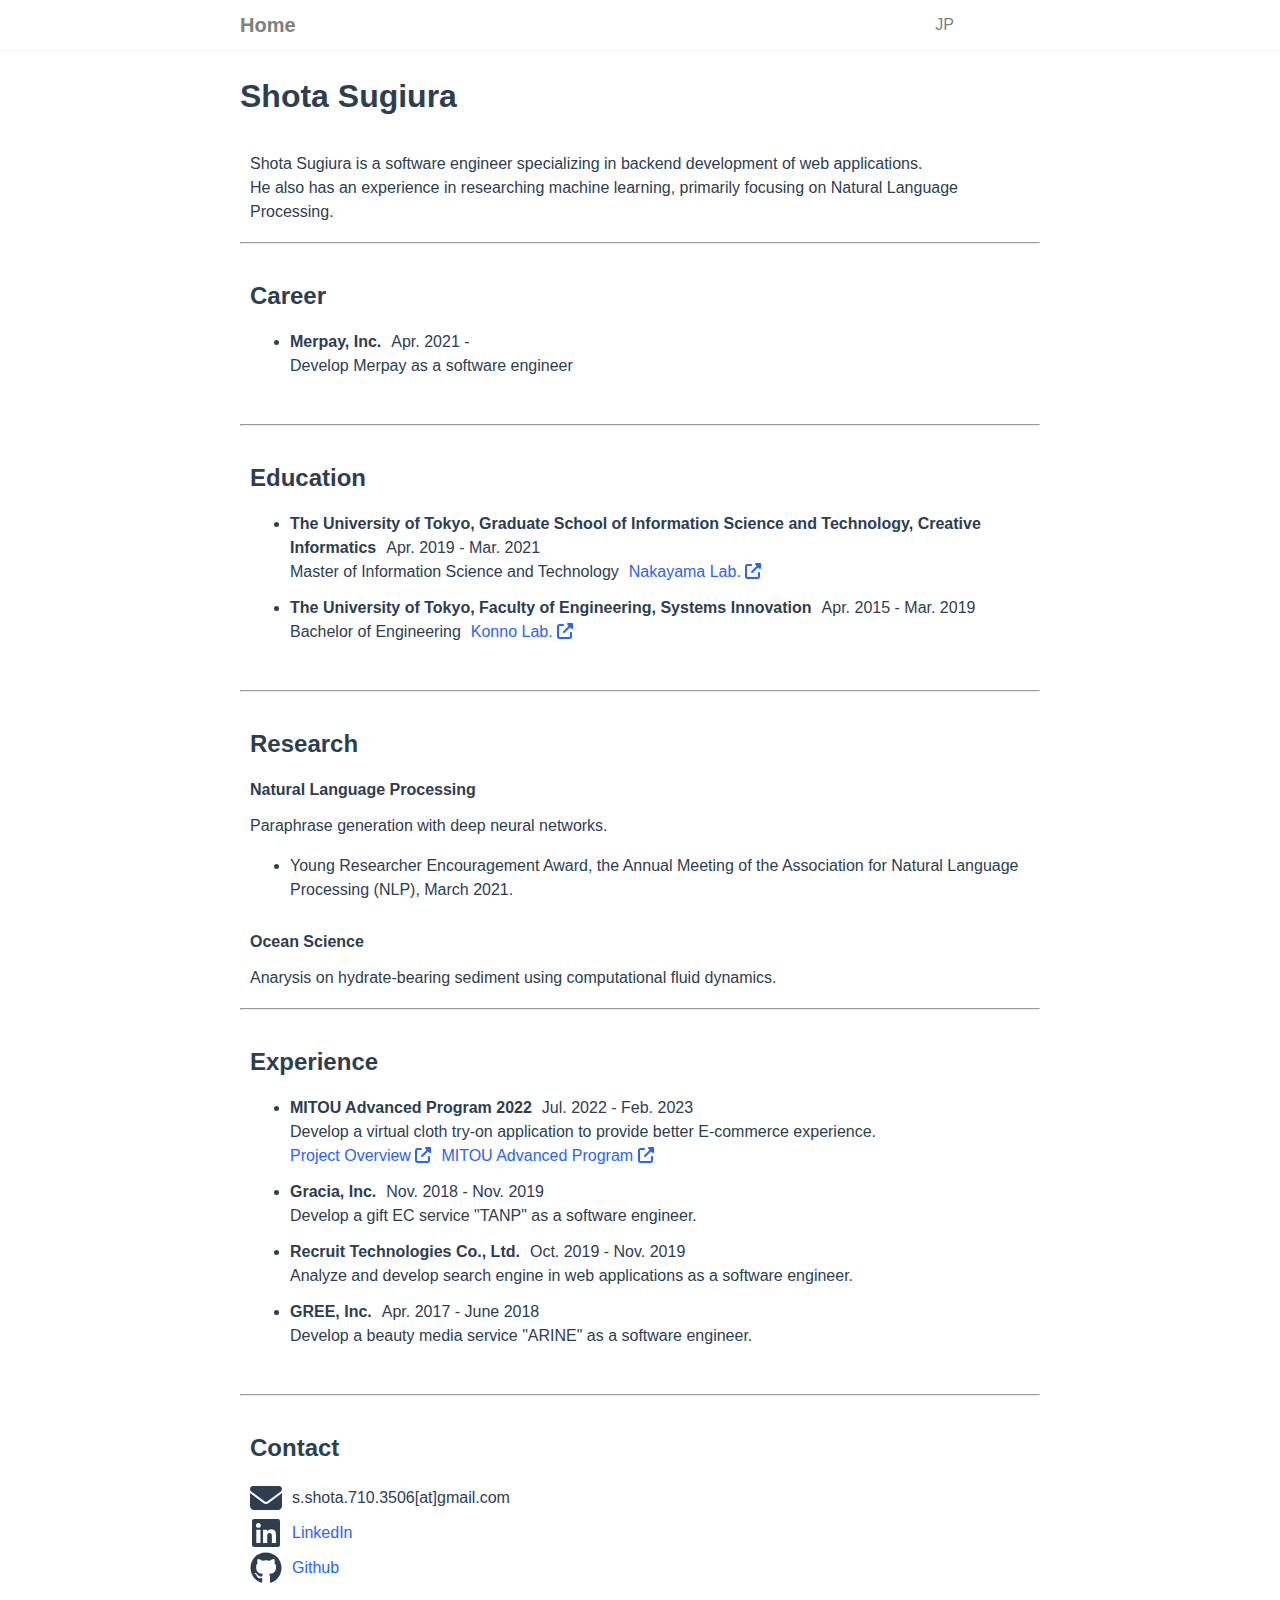
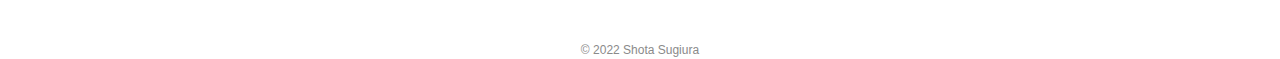
==== commit 87b0319d: "update" ====
--- a/index.html
+++ b/index.html
@@ -1 +1 @@
-<!doctype html><html lang="en"><head><meta charset="utf-8"/><link rel="icon" href="/favicon.ico"/><meta name="viewport" content="width=device-width,initial-scale=1"/><meta name="theme-color" content="#000000"/><meta name="description" content="Web site created using create-react-app"/><link rel="manifest" href="/manifest.json"/><title>Shota Sugiura's Page</title><script defer="defer" src="/static/js/main.e1c6e8a8.js"></script><link href="/static/css/main.c364d58c.css" rel="stylesheet"></head><body><noscript>You need to enable JavaScript to run this app.</noscript><div id="root"></div></body></html>+<!doctype html><html lang="en"><head><meta charset="utf-8"/><link rel="icon" href="/favicon.ico"/><meta name="viewport" content="width=device-width,initial-scale=1"/><meta name="theme-color" content="#000000"/><meta name="description" content="Web site created using create-react-app"/><link rel="manifest" href="/manifest.json"/><title>Shota Sugiura's Page</title><script defer="defer" src="/static/js/main.337bfe45.js"></script><link href="/static/css/main.288829b5.css" rel="stylesheet"></head><body><noscript>You need to enable JavaScript to run this app.</noscript><div id="root"></div></body></html>--- a/static/css/main.288829b5.css
+++ b/static/css/main.288829b5.css
@@ -0,0 +1,2 @@
+:root{--font-size-base:16px;--line-height-base:1.5}html{font-size:var(--font-size-base)}body{font-family:system-ui,-apple-system,BlinkMacSystemFont,Segoe UI,Roboto,sans-serif;line-height:var(--line-height-base);margin:0;-webkit-font-smoothing:antialiased;-moz-osx-font-smoothing:grayscale}html{font-size:62.5%}a,a:active,a:hover,a:link,a:visited{color:#2962ff;text-decoration:none}li{padding-bottom:1.2rem}.app{color:#2c3e50;font-family:Avenir,Helvetica,Arial,sans-serif;font-size:1.6rem;text-align:left;-webkit-font-smoothing:antialiased;-moz-osx-font-smoothing:grayscale}.container{margin:2rem 24rem}@media screen and (max-width:1024px){.container{margin:2rem 1rem}}.header{align-items:center;border-bottom:.1rem solid #f2f3f3;display:flex;flex-direction:row;gap:0 2rem;justify-content:space-between;padding:1rem 24rem}.header-link{color:gray;font-size:2rem;font-weight:700}.header-language-button{background-color:initial;border:none;color:gray;cursor:pointer;display:inline-block;font-size:1.6rem;margin-right:8rem}@media screen and (max-width:1024px){.header{padding:1rem}.header-language-button{margin-right:0}}.footer{padding-top:2.4rem;text-align:center}.copyright{color:#8a8a8a;font-size:1.2rem}.base-section{margin:0;padding:1rem}.base-section-title{font-size:2.4rem;margin:1.6rem 0}.base-subsection{margin:0;padding:0}.base-subsection-title{font-size:1.6rem;margin:1.2rem 0}.contact-section{width:1}.contact-section-icon{font-size:3.2rem;height:3.2rem;margin-right:1rem;width:3.2rem;&:hover{color:#2962ff}}.contact-section-link{display:inline-block;font-size:1.6rem;height:3.2rem;line-height:2;vertical-align:top}
+/*# sourceMappingURL=main.288829b5.css.map*/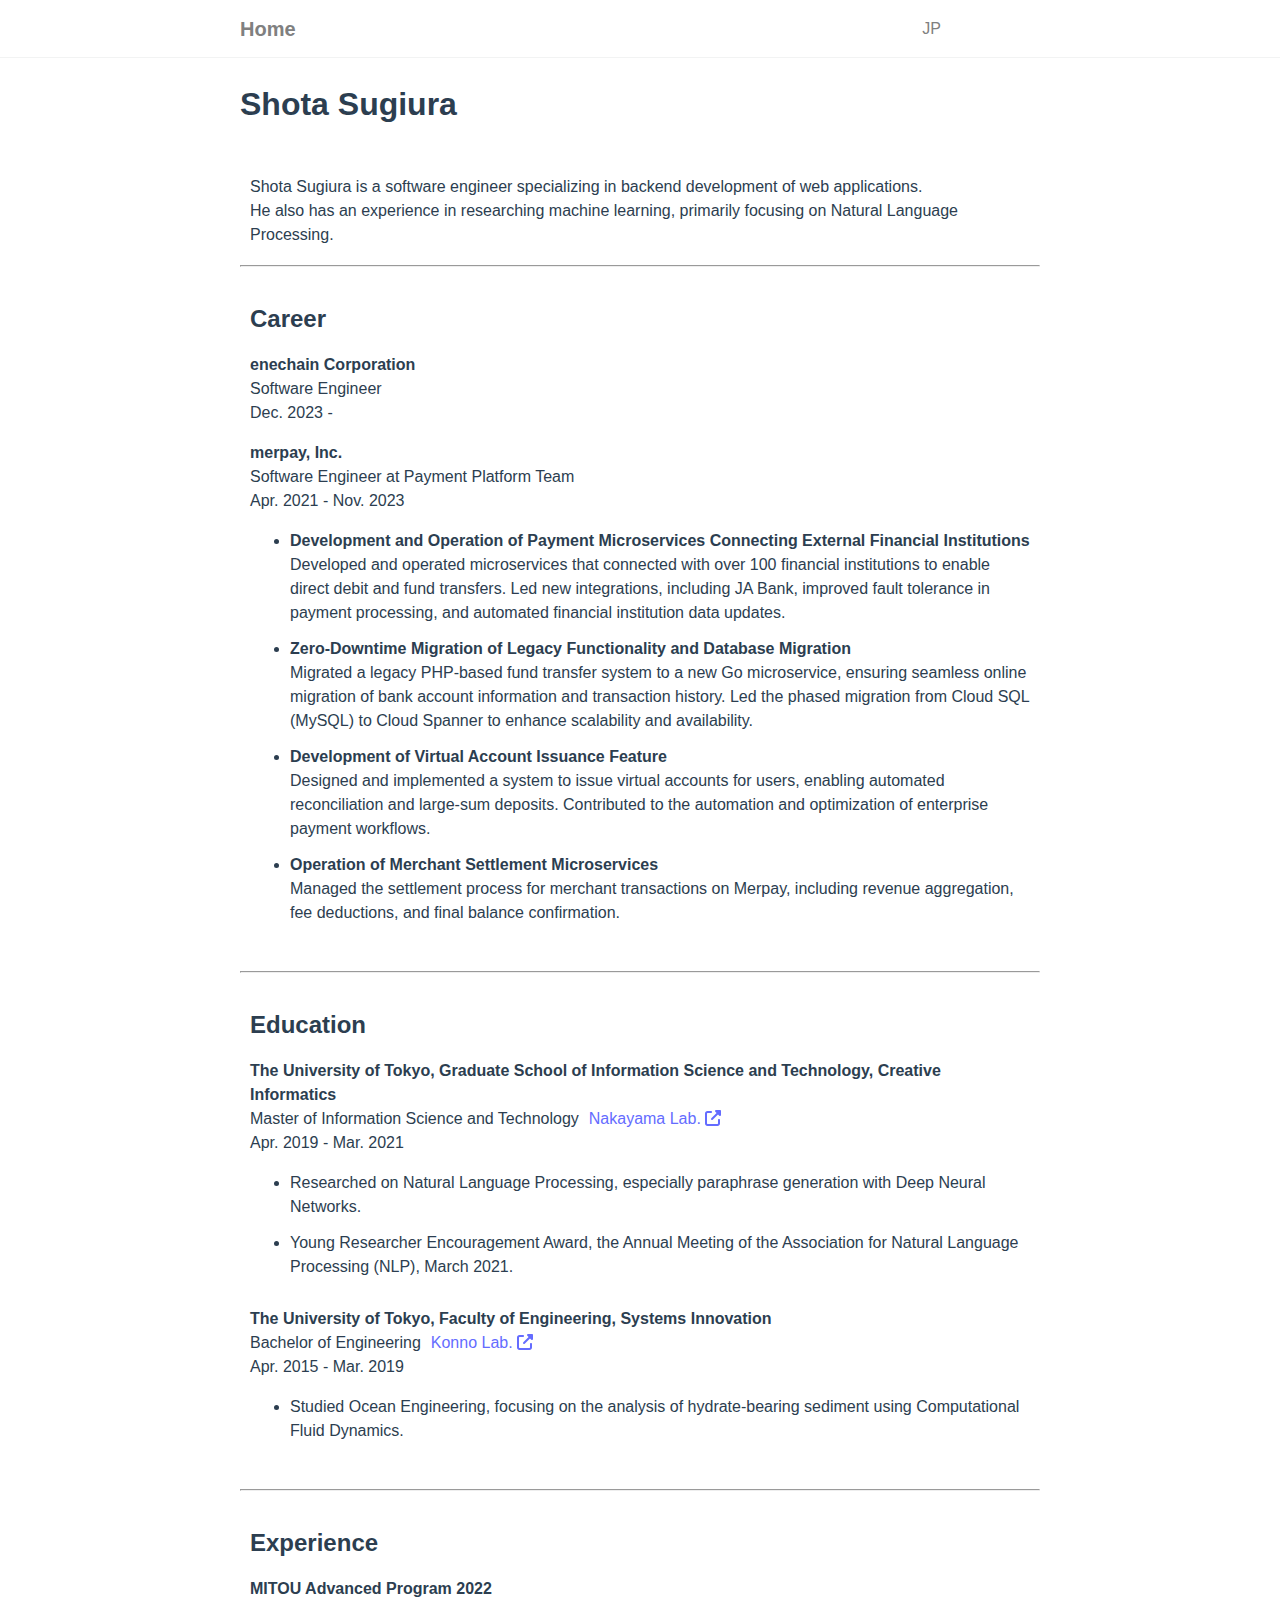
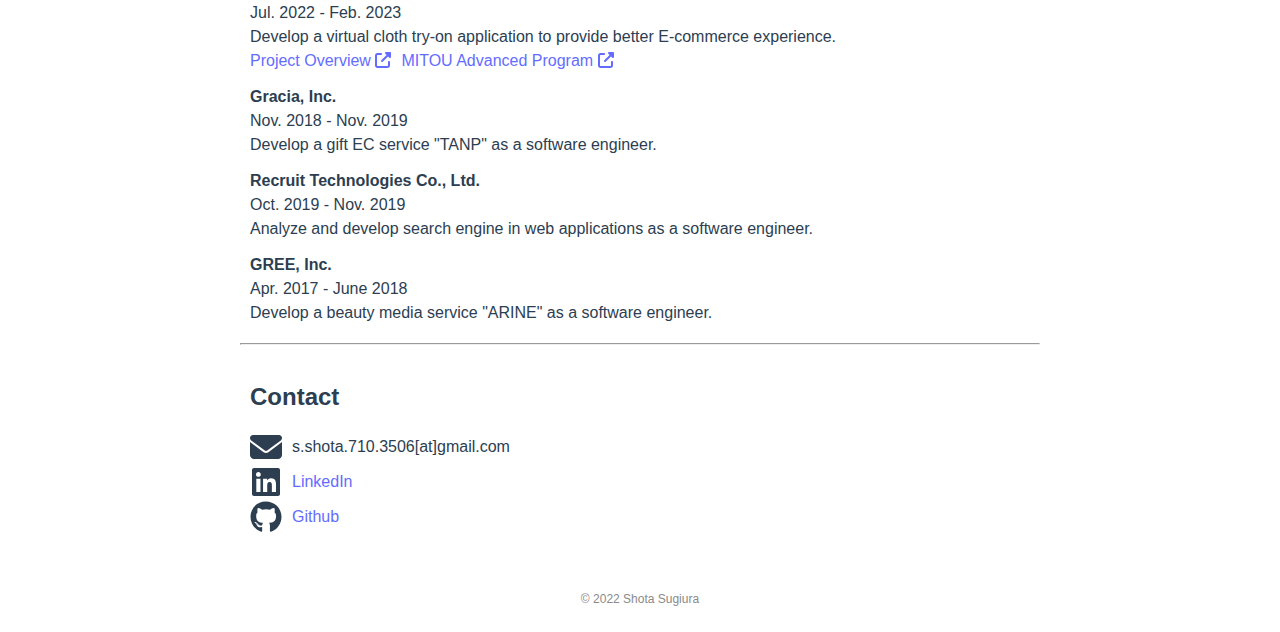
==== commit 62635f23: "Update site content" ====
--- a/index.html
+++ b/index.html
@@ -1 +1,14 @@
-<!doctype html><html lang="en"><head><meta charset="utf-8"/><link rel="icon" href="/favicon.ico"/><meta name="viewport" content="width=device-width,initial-scale=1"/><meta name="theme-color" content="#000000"/><meta name="description" content="Web site created using create-react-app"/><link rel="manifest" href="/manifest.json"/><title>Shota Sugiura's Page</title><script defer="defer" src="/static/js/main.337bfe45.js"></script><link href="/static/css/main.288829b5.css" rel="stylesheet"></head><body><noscript>You need to enable JavaScript to run this app.</noscript><div id="root"></div></body></html>+<!doctype html>
+<html lang="en">
+  <head>
+    <meta charset="UTF-8" />
+    <link rel="icon" href="/favicon.ico" />
+    <meta name="viewport" content="width=device-width, initial-scale=1.0" />
+    <title>Shota Sugiura's Page</title>
+    <script type="module" crossorigin src="/assets/index-CyizDp1m.js"></script>
+    <link rel="stylesheet" crossorigin href="/assets/index-rwTiG4g5.css">
+  </head>
+  <body>
+    <div id="root"></div>
+  </body>
+</html>
--- a/assets/index-rwTiG4g5.css
+++ b/assets/index-rwTiG4g5.css
@@ -0,0 +1 @@
+:root{font-family:system-ui,Avenir,Helvetica,Arial,sans-serif;line-height:1.5;font-weight:400;color-scheme:light dark;color:#ffffffde;background-color:#242424;font-synthesis:none;text-rendering:optimizeLegibility;-webkit-font-smoothing:antialiased;-moz-osx-font-smoothing:grayscale}html{font-size:62.5%}a{font-weight:500;color:#646cff;text-decoration:none}a:hover{color:#535bf2}body{margin:0;display:flex;place-items:center;min-width:320px;min-height:100vh}li{padding-bottom:1.2rem}button{border-radius:8px;border:1px solid transparent;padding:.6em 1.2em;font-size:1em;font-weight:500;font-family:inherit;background-color:#1a1a1a;cursor:pointer;transition:border-color .25s}button:hover{border-color:#646cff}button:focus,button:focus-visible{outline:4px auto -webkit-focus-ring-color}@media (prefers-color-scheme: light){:root{color:#213547;background-color:#fff}a:hover{color:#747bff}button{background-color:#f9f9f9}}#root{max-width:1280px;margin:0 auto;text-align:center}.logo{height:6em;padding:1.5em;will-change:filter;transition:filter .3s}.logo:hover{filter:drop-shadow(0 0 2em #646cffaa)}.logo.react:hover{filter:drop-shadow(0 0 2em #61dafbaa)}@keyframes logo-spin{0%{transform:rotate(0)}to{transform:rotate(360deg)}}@media (prefers-reduced-motion: no-preference){a:nth-of-type(2) .logo{animation:logo-spin infinite 20s linear}}.card{padding:2em}.read-the-docs{color:#888}
